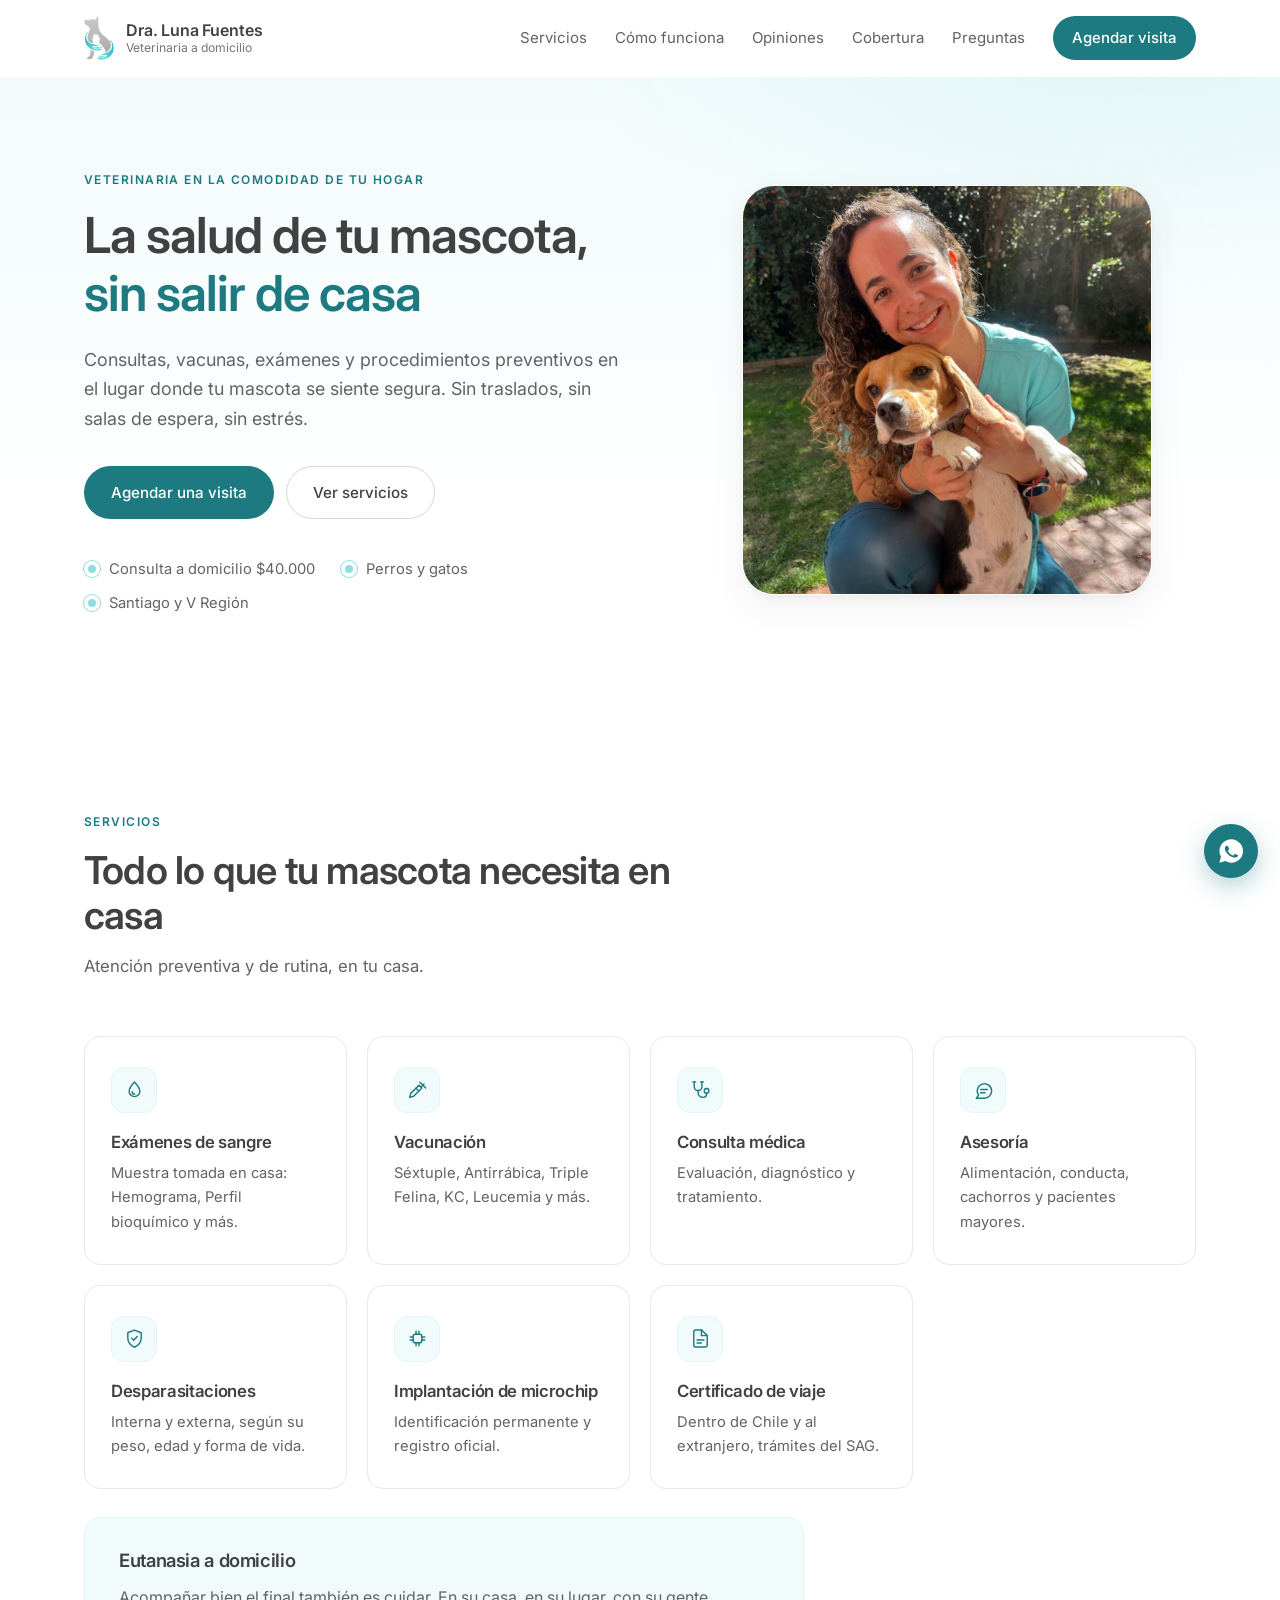
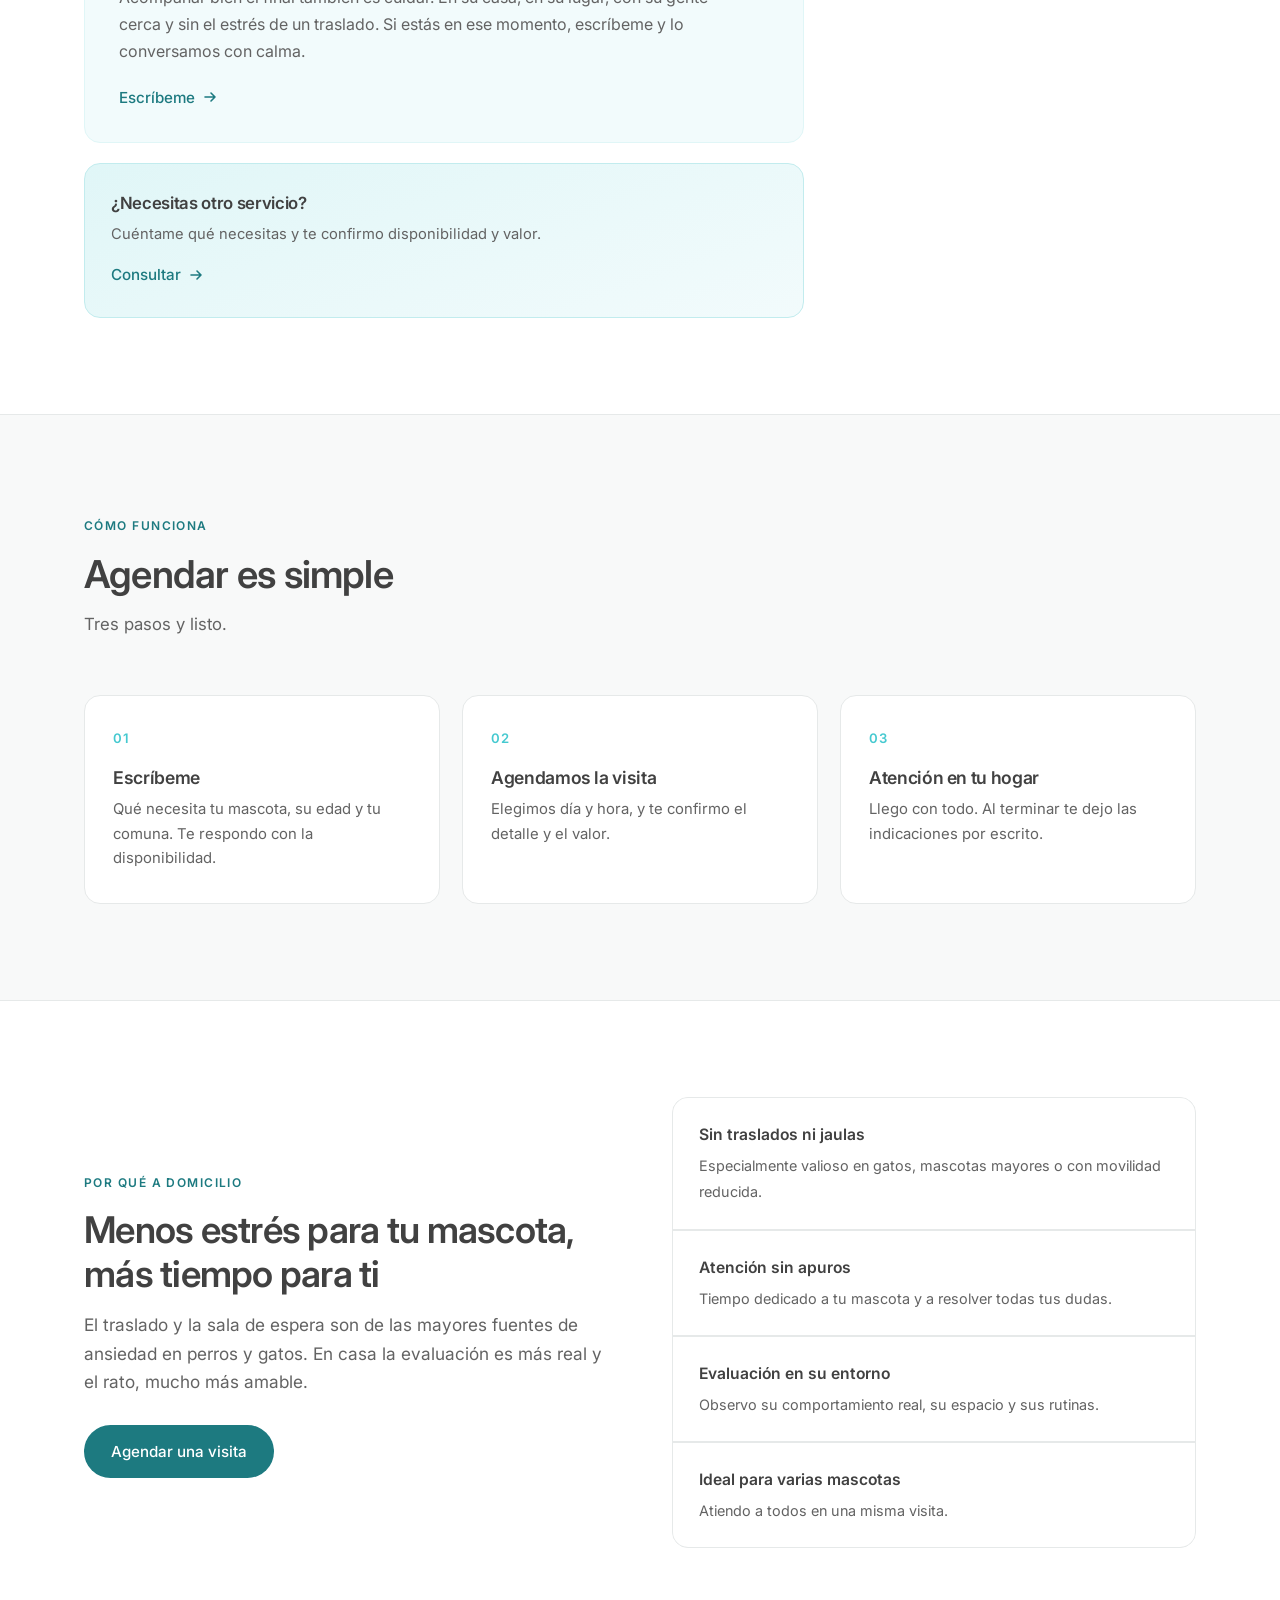
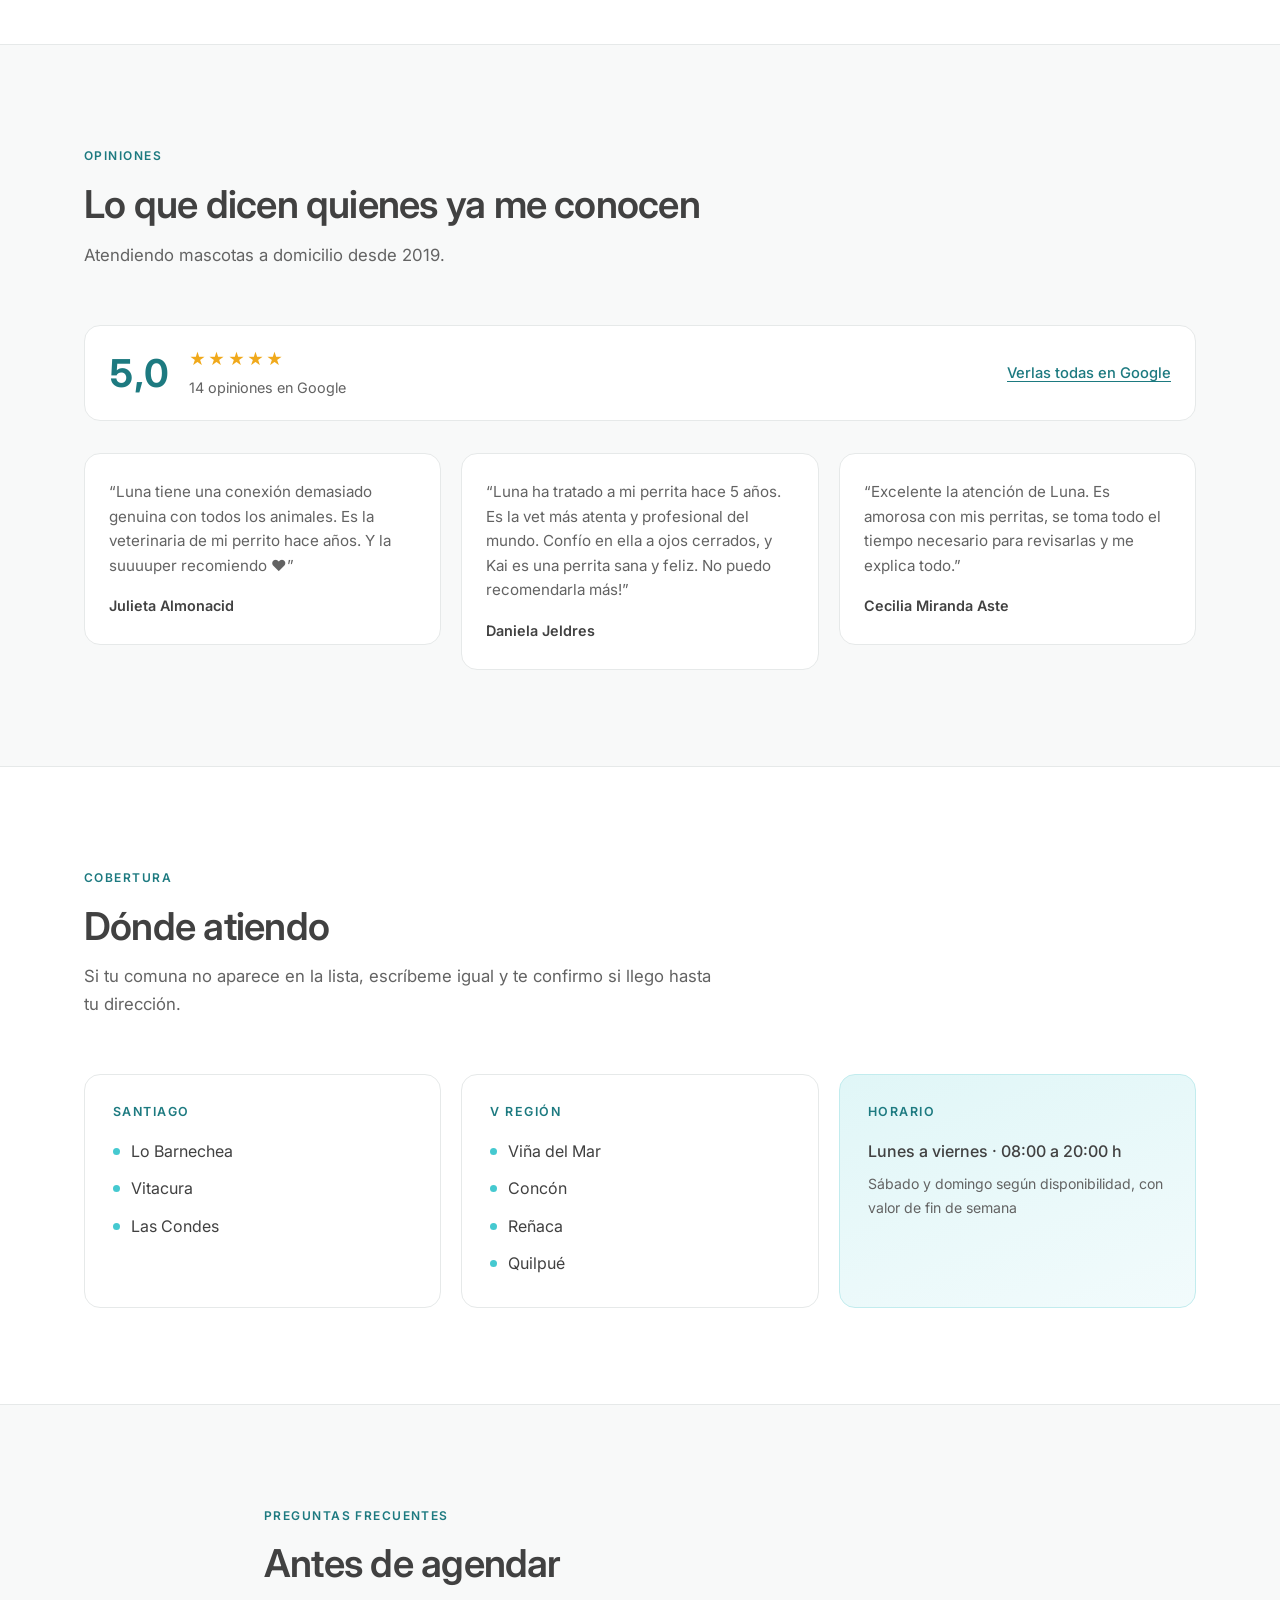
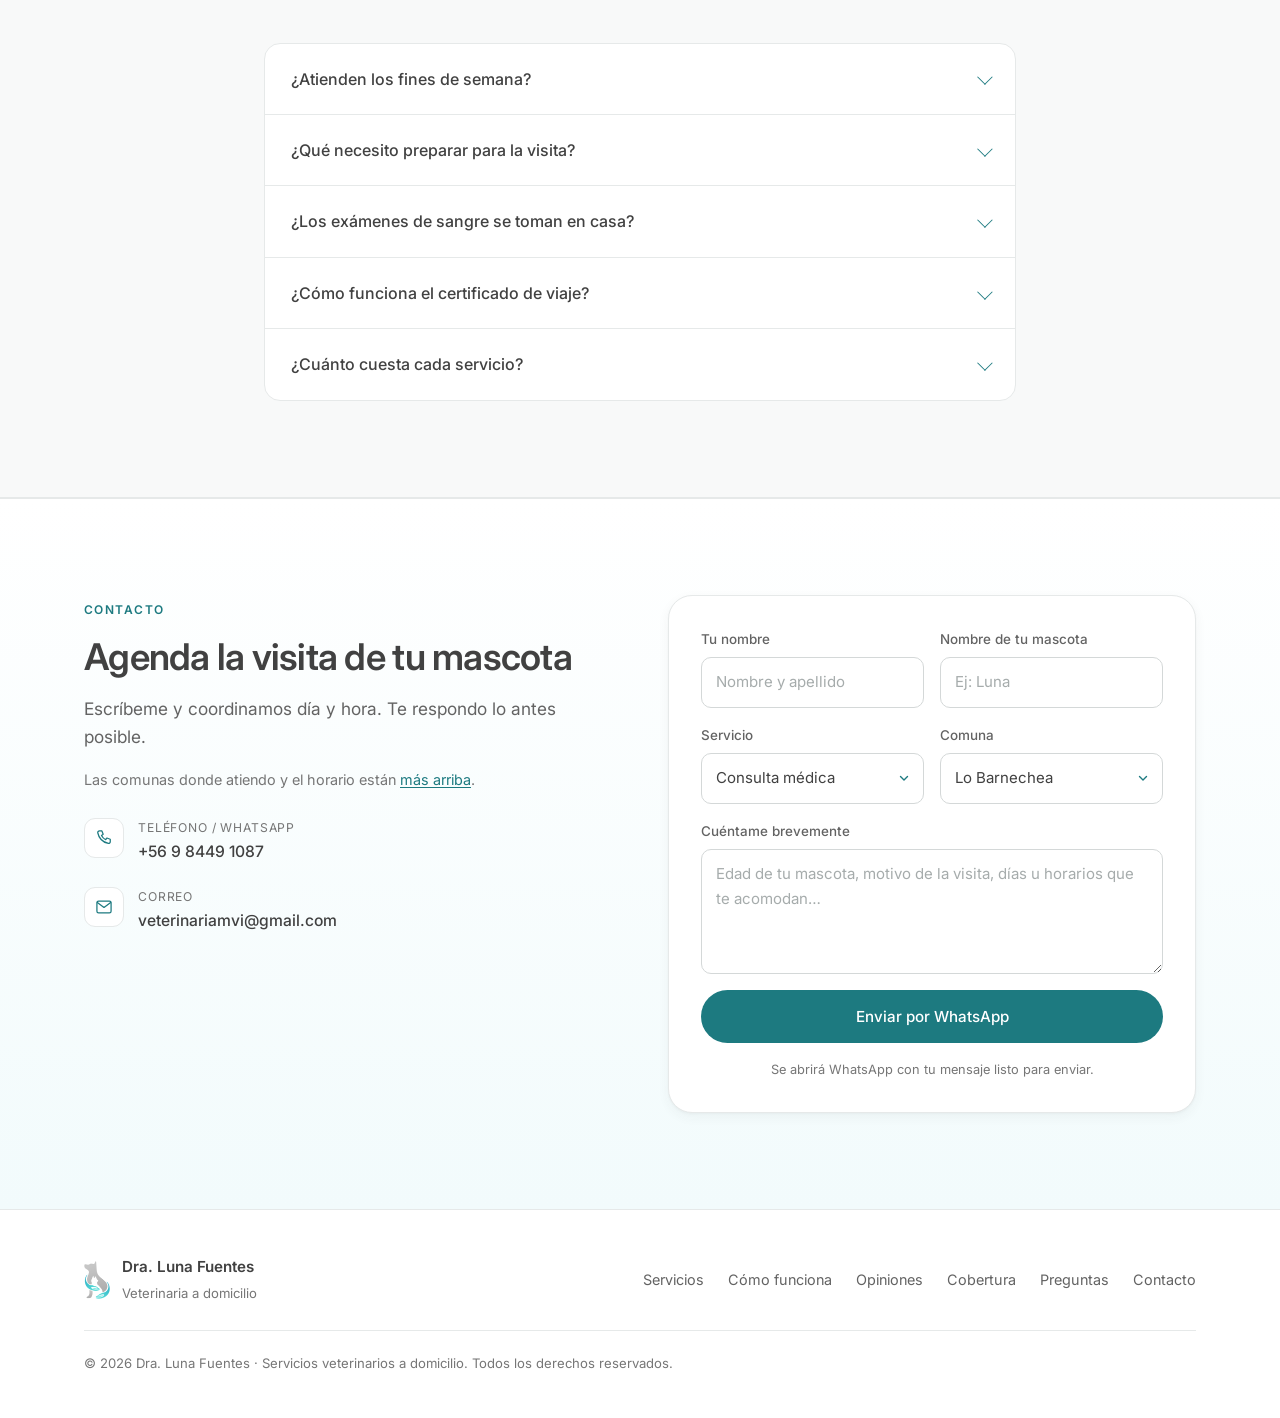
==== index.html @ 48e6e89f "Fuera "integrativa", y el precio se ve sin abrir nada La palabra estaba en la meta descripción, en e" ====
<!DOCTYPE html>
<html lang="es">
<head>
<meta charset="UTF-8">
<meta name="viewport" content="width=device-width, initial-scale=1">
<title>Dra. Luna Fuentes — Veterinaria a domicilio en Santiago y V Región</title>
<meta name="description" content="Veterinaria a domicilio. Consulta $40.000: llego a tu casa, reviso a tu mascota y te dejo las indicaciones por escrito. Viña del Mar, Reñaca, Concón, Quilpué y el sector oriente de Santiago.">
<link rel="icon" href="assets/favicon.png" type="image/png">
<meta property="og:title" content="Dra. Luna Fuentes — Veterinaria a domicilio">
<meta property="og:description" content="Atención veterinaria en tu hogar, en Santiago y la V Región. Sin traslados, sin salas de espera.">
<meta property="og:type" content="website">
<link rel="preconnect" href="https://fonts.googleapis.com">
<link rel="preconnect" href="https://fonts.gstatic.com" crossorigin>
<link href="https://fonts.googleapis.com/css2?family=Inter:wght@400;500;600;700&display=swap" rel="stylesheet">
<link rel="stylesheet" href="styles.css?v=2">
</head>
<body>

<!-- ============ HEADER ============ -->
<header class="header" id="header">
  <div class="container header__inner">
    <a class="logo" href="#inicio" aria-label="Inicio">
      <img class="logo__mark" src="assets/logo-mark.png" alt="Logo de Dra. Luna Fuentes, veterinaria a domicilio">
      <span class="logo__text">
        <strong data-brand>Dra. Luna Fuentes</strong>
        <small data-bajada>Veterinaria a domicilio</small>
      </span>
    </a>

    <nav class="nav" id="nav">
      <a href="#servicios">Servicios</a>
      <a href="#como-funciona">Cómo funciona</a>
      <a href="#opiniones">Opiniones</a>
      <a href="#cobertura">Cobertura</a>
      <a href="#preguntas">Preguntas</a>
      <a class="btn btn--sm btn--primary nav__cta" data-wa-cta href="#contacto">Agendar visita</a>
    </nav>

    <button class="burger" id="burger" aria-label="Abrir menú" aria-expanded="false" aria-controls="nav">
      <span></span><span></span><span></span>
    </button>
  </div>
</header>

<main>

<!-- ============ HERO ============ -->
<section class="hero" id="inicio">
  <div class="container hero__inner">
    <div class="hero__copy">
      <span class="eyebrow">Veterinaria en la comodidad de tu hogar</span>
      <h1>La salud de tu mascota,<br><span class="accent">sin salir de casa</span></h1>
      <p class="lead">
        Consultas, vacunas, exámenes y procedimientos preventivos en el lugar donde tu mascota
        se siente segura. Sin traslados, sin salas de espera, sin estrés.
      </p>
      <div class="hero__actions">
        <a class="btn btn--primary" data-wa-cta href="#contacto">Agendar una visita</a>
        <a class="btn btn--ghost" href="#servicios">Ver servicios</a>
      </div>
      <ul class="hero__points">
        <li>Consulta a domicilio $40.000</li>
        <li>Perros y gatos</li>
        <li>Santiago y V Región</li>
      </ul>
    </div>

    <div class="hero__visual">
      <div class="visual">
        <div class="visual__panel visual__panel--foto">
          <img src="assets/luna-beagle.jpg" width="1100" height="1055"
               alt="La Dra. Luna Fuentes sonriendo mientras sostiene a un beagle durante una visita a domicilio">
        </div>
      </div>
    </div>
  </div>
</section>


<!-- ============ SERVICIOS ============ -->
<section class="section" id="servicios">
  <div class="container">
    <div class="section__head reveal">
      <span class="eyebrow">Servicios</span>
      <h2>Todo lo que tu mascota necesita en casa</h2>
      <p>Atención preventiva y de rutina, en tu casa.</p>
    </div>

    <div class="grid grid--services">

      <article class="card reveal">
        <span class="card__icon">
          <svg viewBox="0 0 24 24" fill="none" stroke="currentColor" stroke-width="1.5" stroke-linecap="round" stroke-linejoin="round">
            <path d="M12 3.2s5.6 6.1 5.6 9.6a5.6 5.6 0 1 1-11.2 0C6.4 9.3 12 3.2 12 3.2Z"/>
            <path d="M9.6 13.4a2.6 2.6 0 0 0 2.6 2.6"/>
          </svg>
        </span>
        <h3>Exámenes de sangre</h3>
        <p>Muestra tomada en casa: Hemograma, Perfil bioquímico y más.</p>
      </article>

      <article class="card reveal">
        <span class="card__icon">
          <svg viewBox="0 0 24 24" fill="none" stroke="currentColor" stroke-width="1.5" stroke-linecap="round" stroke-linejoin="round">
            <path d="M14.5 3.5 20.5 9.5"/>
            <path d="M18.8 5.2 16 8"/>
            <path d="M16.6 9.4 8 18l-4.2 1.2L5 15l8.6-8.6 3 3Z"/>
            <path d="M10.4 9.6l3 3"/>
          </svg>
        </span>
        <h3>Vacunación</h3>
        <p>Séxtuple, Antirrábica, Triple Felina, KC, Leucemia y más.</p>
      </article>

      <article class="card reveal">
        <span class="card__icon">
          <svg viewBox="0 0 24 24" fill="none" stroke="currentColor" stroke-width="1.5" stroke-linecap="round" stroke-linejoin="round">
            <path d="M5.5 3v5a4 4 0 0 0 8 0V3"/>
            <path d="M4 3h3M12 3h3"/>
            <path d="M9.5 12v2.2a5 5 0 0 0 5 5h.6a3.2 3.2 0 0 0 3.2-3.2v-1.4"/>
            <circle cx="18.3" cy="12.4" r="2.4"/>
          </svg>
        </span>
        <h3>Consulta médica</h3>
        <p>Evaluación, diagnóstico y tratamiento.</p>
      </article>

      <article class="card reveal">
        <span class="card__icon">
          <svg viewBox="0 0 24 24" fill="none" stroke="currentColor" stroke-width="1.5" stroke-linecap="round" stroke-linejoin="round">
            <path d="M20.5 12.5a7.5 7.5 0 0 1-7.5 7.5H4.5l2.4-3.1a7.5 7.5 0 1 1 13.6-4.4Z"/>
            <path d="M9 11h7M9 14.3h4.5"/>
          </svg>
        </span>
        <h3>Asesoría</h3>
        <p>Alimentación, conducta, cachorros y pacientes mayores.</p>
      </article>

      <article class="card reveal">
        <span class="card__icon">
          <svg viewBox="0 0 24 24" fill="none" stroke="currentColor" stroke-width="1.5" stroke-linecap="round" stroke-linejoin="round">
            <path d="M12 3.2 19 6v5.3c0 4.5-2.9 8-7 9.8-4.1-1.8-7-5.3-7-9.8V6l7-2.8Z"/>
            <path d="M9.2 11.8l2 2 3.6-3.8"/>
          </svg>
        </span>
        <h3>Desparasitaciones</h3>
        <p>Interna y externa, según su peso, edad y forma de vida.</p>
      </article>

      <article class="card reveal">
        <span class="card__icon">
          <svg viewBox="0 0 24 24" fill="none" stroke="currentColor" stroke-width="1.5" stroke-linecap="round" stroke-linejoin="round">
            <rect x="7.5" y="7.5" width="9" height="9" rx="2.2"/>
            <path d="M10.5 4.5v3M13.5 4.5v3M10.5 16.5v3M13.5 16.5v3M4.5 10.5h3M4.5 13.5h3M16.5 10.5h3M16.5 13.5h3"/>
          </svg>
        </span>
        <h3>Implantación de microchip</h3>
        <p>Identificación permanente y registro oficial.</p>
      </article>

      <article class="card reveal">
        <span class="card__icon">
          <svg viewBox="0 0 24 24" fill="none" stroke="currentColor" stroke-width="1.5" stroke-linecap="round" stroke-linejoin="round">
            <path d="M13.2 3.2H7a2 2 0 0 0-2 2v13.6a2 2 0 0 0 2 2h10a2 2 0 0 0 2-2V9l-5.8-5.8Z"/>
            <path d="M13 3.4V9h5.6"/>
            <path d="M8.4 13.5h7.2M8.4 16.6h4.6"/>
          </svg>
        </span>
        <h3>Certificado de viaje</h3>
        <p>Dentro de Chile y al extranjero, trámites del SAG.</p>
      </article>

    </div>

    <!-- Bloque aparte, a propósito: no va en la grilla con un ícono al lado de
         "Desparasitaciones". Quien llega acá no está comparando servicios. -->
    <aside class="despedida reveal" id="eutanasia">
      <h3>Eutanasia a domicilio</h3>
      <p>
        Acompañar bien el final también es cuidar. En su casa, en su lugar, con su gente cerca y
        sin el estrés de un traslado. Si estás en ese momento, escríbeme y lo conversamos con calma.
      </p>
      <a class="link-arrow" data-wa-cta="despedida" href="#contacto">Escríbeme
        <svg viewBox="0 0 16 16" fill="none" stroke="currentColor" stroke-width="1.6" stroke-linecap="round" stroke-linejoin="round"><path d="M3 8h10M9 4l4 4-4 4"/></svg>
      </a>
    </aside>

    <article class="card card--cta card--suelta reveal">
      <h3>¿Necesitas otro servicio?</h3>
      <p>Cuéntame qué necesitas y te confirmo disponibilidad y valor.</p>
      <a class="link-arrow" data-wa-cta="consulta" href="#contacto">Consultar
        <svg viewBox="0 0 16 16" fill="none" stroke="currentColor" stroke-width="1.6" stroke-linecap="round" stroke-linejoin="round"><path d="M3 8h10M9 4l4 4-4 4"/></svg>
      </a>
    </article>

  </div>
</section>

<!-- ============ CÓMO FUNCIONA ============ -->
<section class="section section--alt" id="como-funciona">
  <div class="container">
    <div class="section__head reveal">
      <span class="eyebrow">Cómo funciona</span>
      <h2>Agendar es simple</h2>
      <p>Tres pasos y listo.</p>
    </div>

    <ol class="steps">
      <li class="step reveal">
        <span class="step__num">01</span>
        <h3>Escríbeme</h3>
        <p>Qué necesita tu mascota, su edad y tu comuna. Te respondo con la disponibilidad.</p>
      </li>
      <li class="step reveal">
        <span class="step__num">02</span>
        <h3>Agendamos la visita</h3>
        <p>Elegimos día y hora, y te confirmo el detalle y el valor.</p>
      </li>
      <li class="step reveal">
        <span class="step__num">03</span>
        <h3>Atención en tu hogar</h3>
        <p>Llego con todo. Al terminar te dejo las indicaciones por escrito.</p>
      </li>
    </ol>
  </div>
</section>

<!-- ============ BENEFICIOS ============ -->
<section class="section" id="beneficios">
  <div class="container split">
    <div class="split__copy reveal">
      <span class="eyebrow">Por qué a domicilio</span>
      <h2>Menos estrés para tu mascota, más tiempo para ti</h2>
      <p class="lead">
        El traslado y la sala de espera son de las mayores fuentes de ansiedad en perros y gatos.
        En casa la evaluación es más real y el rato, mucho más amable.
      </p>
      <a class="btn btn--primary" data-wa-cta href="#contacto">Agendar una visita</a>
    </div>

    <ul class="benefits">
      <li class="reveal">
        <strong>Sin traslados ni jaulas</strong>
        <span>Especialmente valioso en gatos, mascotas mayores o con movilidad reducida.</span>
      </li>
      <li class="reveal">
        <strong>Atención sin apuros</strong>
        <span>Tiempo dedicado a tu mascota y a resolver todas tus dudas.</span>
      </li>
      <li class="reveal">
        <strong>Evaluación en su entorno</strong>
        <span>Observo su comportamiento real, su espacio y sus rutinas.</span>
      </li>
      <li class="reveal">
        <strong>Ideal para varias mascotas</strong>
        <span>Atiendo a todos en una misma visita.</span>
      </li>
    </ul>
  </div>
</section>

<!-- ============ OPINIONES ============ -->
<section class="section section--alt" id="opiniones">
  <div class="container">
    <div class="section__head reveal">
      <span class="eyebrow">Opiniones</span>
      <h2>Lo que dicen quienes ya me conocen</h2>
      <p>Atendiendo mascotas a domicilio desde 2019.</p>
    </div>

    <div class="rating reveal">
      <strong class="rating__nota">5,0</strong>
      <div>
        <span class="rating__estrellas" aria-hidden="true">★★★★★</span>
        <span class="rating__detalle"><span data-opiniones>14</span> opiniones en Google</span>
      </div>
      <a class="rating__link" data-ficha href="#" target="_blank" rel="noopener">Verlas todas en Google</a>
    </div>

    <div class="grid grid--opiniones">
      <figure class="opinion reveal">
        <blockquote>Luna tiene una conexión demasiado genuina con todos los animales. Es la veterinaria de mi perrito hace años. Y la suuuuper recomiendo ♥</blockquote>
        <figcaption>Julieta Almonacid</figcaption>
      </figure>
      <figure class="opinion reveal">
        <blockquote>Luna ha tratado a mi perrita hace 5 años. Es la vet más atenta y profesional del mundo. Confío en ella a ojos cerrados, y Kai es una perrita sana y feliz. No puedo recomendarla más!</blockquote>
        <figcaption>Daniela Jeldres</figcaption>
      </figure>
      <figure class="opinion reveal">
        <blockquote>Excelente la atención de Luna. Es amorosa con mis perritas, se toma todo el tiempo necesario para revisarlas y me explica todo.</blockquote>
        <figcaption>Cecilia Miranda Aste</figcaption>
      </figure>
    </div>
  </div>
</section>

<!-- ============ COBERTURA ============ -->
<section class="section" id="cobertura">
  <div class="container">
    <div class="section__head reveal">
      <span class="eyebrow">Cobertura</span>
      <h2>Dónde atiendo</h2>
      <p>Si tu comuna no aparece en la lista, escríbeme igual y te confirmo si llego hasta tu dirección.</p>
    </div>

    <div class="zonas">
      <article class="zona reveal">
        <h3>Santiago</h3>
        <ul>
          <li>Lo Barnechea</li>
          <li>Vitacura</li>
          <li>Las Condes</li>
        </ul>
      </article>
      <article class="zona reveal">
        <h3>V Región</h3>
        <ul>
          <li>Viña del Mar</li>
          <li>Concón</li>
          <li>Reñaca</li>
          <li>Quilpué</li>
        </ul>
      </article>
      <article class="zona zona--horario reveal">
        <h3>Horario</h3>
        <p class="zona__horario" data-horario>Lunes a viernes · 08:00 a 20:00 h</p>
        <p class="zona__nota" data-horario-nota>Sábado y domingo según disponibilidad, con valor de fin de semana</p>
      </article>
    </div>
  </div>
</section>

<!-- ============ PREGUNTAS ============ -->
<section class="section section--alt" id="preguntas">
  <div class="container container--narrow">
    <div class="section__head reveal">
      <span class="eyebrow">Preguntas frecuentes</span>
      <h2>Antes de agendar</h2>
    </div>

    <div class="faq">
      <details class="reveal">
        <summary>¿Atienden los fines de semana?</summary>
        <p>Sí, sábado y domingo según disponibilidad. La atención de fin de semana tiene un valor
          diferenciado que se te informa al momento de agendar.</p>
      </details>
      <details class="reveal">
        <summary>¿Qué necesito preparar para la visita?</summary>
        <p>Un espacio tranquilo y bien iluminado, el carnet de vacunas si lo tienes, y la información
          de tratamientos o alimentos que tu mascota esté recibiendo.</p>
      </details>
      <details class="reveal">
        <summary>¿Los exámenes de sangre se toman en casa?</summary>
        <p>Sí. La muestra se toma en tu domicilio y se procesa en laboratorio. Los resultados se
          entregan junto con su interpretación clínica.</p>
      </details>
      <details class="reveal">
        <summary>¿Cómo funciona el certificado de viaje?</summary>
        <p>Se realiza una evaluación clínica y se emite la documentación correspondiente. Los plazos
          y requisitos varían según el destino, por lo que conviene agendar con anticipación.</p>
      </details>
      <details class="reveal">
        <summary>¿Cuánto cuesta cada servicio?</summary>
        <p>La consulta a domicilio son <strong>$40.000</strong> dentro de las comunas donde atiendo,
          sin cobro de traslado aparte. Vacunas, exámenes y procedimientos se cotizan por separado y
          te los aviso antes de agendar, nunca después. La atención de sábado y domingo tiene un valor
          distinto.</p>
      </details>
    </div>
  </div>
</section>

<!-- ============ CONTACTO ============ -->
<section class="section contact" id="contacto">
  <div class="container split split--contact">
    <div class="reveal">
      <span class="eyebrow">Contacto</span>
      <h2>Agenda la visita de tu mascota</h2>
      <p class="lead">Escríbeme y coordinamos día y hora. Te respondo lo antes posible.</p>
      <p class="contact__ref">Las comunas donde atiendo y el horario están <a href="#cobertura">más arriba</a>.</p>

      <ul class="contact__list">
        <li>
          <span class="contact__ico" aria-hidden="true">
            <svg viewBox="0 0 24 24" fill="none" stroke="currentColor" stroke-width="1.5" stroke-linecap="round" stroke-linejoin="round"><path d="M6.5 3.5h3l1.5 4-2 1.5a11 11 0 0 0 5 5l1.5-2 4 1.5v3a2 2 0 0 1-2.2 2A16.5 16.5 0 0 1 4.5 5.7 2 2 0 0 1 6.5 3.5Z"/></svg>
          </span>
          <div><small>Teléfono / WhatsApp</small><a data-tel href="tel:+56984491087">+56 9 8449 1087</a></div>
        </li>
        <li>
          <span class="contact__ico" aria-hidden="true">
            <svg viewBox="0 0 24 24" fill="none" stroke="currentColor" stroke-width="1.5" stroke-linecap="round" stroke-linejoin="round"><rect x="3.5" y="5" width="17" height="14" rx="2"/><path d="M4 6.5 12 12.5 20 6.5"/></svg>
          </span>
          <div><small>Correo</small><a data-mail href="mailto:veterinariamvi@gmail.com">veterinariamvi@gmail.com</a></div>
        </li>
        
      </ul>
    </div>

    <form class="form reveal" id="form" novalidate>
      <div class="field">
        <label for="nombre">Tu nombre</label>
        <input id="nombre" name="nombre" type="text" placeholder="Nombre y apellido" required>
      </div>
      <div class="field">
        <label for="mascota">Nombre de tu mascota</label>
        <input id="mascota" name="mascota" type="text" placeholder="Ej: Luna">
      </div>
      <div class="field field--medio">
        <label for="servicio">Servicio</label>
        <select id="servicio" name="servicio">
          <option>Consulta médica</option>
          <option>Vacunación</option>
          <option>Exámenes de sangre</option>
          <option>Desparasitación</option>
          <option>Implantación de microchip</option>
          <option>Certificado de viaje nacional</option>
          <option>Certificado de viaje internacional</option>
          <option>Asesoría</option>
          <option>Otro</option>
        </select>
      </div>
      <div class="field field--medio">
        <label for="comuna">Comuna</label>
        <select id="comuna" name="comuna">
          <option>Lo Barnechea</option>
          <option>Vitacura</option>
          <option>Las Condes</option>
          <option>Viña del Mar</option>
          <option>Concón</option>
          <option>Reñaca</option>
          <option>Quilpué</option>
          <option>Otra comuna</option>
        </select>
      </div>
      <div class="field field--full">
        <label for="mensaje">Cuéntame brevemente</label>
        <textarea id="mensaje" name="mensaje" rows="4" placeholder="Edad de tu mascota, motivo de la visita, días u horarios que te acomodan…"></textarea>
      </div>
      <button class="btn btn--primary btn--block" type="submit">Enviar por WhatsApp</button>
      <p class="form__note">Se abrirá WhatsApp con tu mensaje listo para enviar.</p>
    </form>
  </div>
</section>

</main>

<!-- ============ FOOTER ============ -->
<footer class="footer">
  <div class="container footer__inner">
    <div class="footer__brand">
      <img class="logo__mark logo__mark--sm" src="assets/logo-mark.png" alt="">
      <div>
        <strong data-brand>Dra. Luna Fuentes</strong>
        <span>Veterinaria a domicilio</span>
      </div>
    </div>
    <nav class="footer__nav">
      <a href="#servicios">Servicios</a>
      <a href="#como-funciona">Cómo funciona</a>
      <a href="#opiniones">Opiniones</a>
      <a href="#cobertura">Cobertura</a>
      <a href="#preguntas">Preguntas</a>
      <a href="#contacto">Contacto</a>
    </nav>
    <p class="footer__legal">© <span id="year">2026</span> <span data-brand>Dra. Luna Fuentes</span> · Servicios veterinarios a domicilio. Todos los derechos reservados.</p>
  </div>
</footer>

<!-- Botón flotante de WhatsApp -->
<a class="wa" data-wa href="#contacto" aria-label="Escribir por WhatsApp">
  <svg viewBox="0 0 24 24" fill="currentColor" aria-hidden="true">
    <path d="M12 2a10 10 0 0 0-8.6 15L2 22l5.2-1.4A10 10 0 1 0 12 2Zm5.8 14.2c-.2.7-1.2 1.3-2 1.4-.5.1-1.1.1-3.3-.7-2.8-1.1-4.6-3.9-4.7-4.1-.1-.2-1.1-1.4-1.1-2.7s.7-1.9 1-2.2c.2-.2.5-.3.7-.3h.5c.2 0 .4 0 .6.5s.8 1.9.8 2c.1.2.1.3 0 .5s-.2.4-.3.5l-.4.5c-.1.1-.3.3-.1.6.2.3.8 1.3 1.7 2.1 1.2 1 2.1 1.4 2.4 1.5.3.1.4.1.6-.1s.7-.8.9-1.1c.2-.3.4-.2.6-.1s1.6.8 1.9.9c.3.1.5.2.5.3.1.2.1.7-.1 1.3Z"/>
  </svg>
</a>

<script src="script.js?v=2"></script>
</body>
</html>
---- styles.css ----
/* ============================================================
   Dra. Luna Fuentes · MVI — Veterinaria a domicilio
   Paleta oficial: turquesa #45c9d0 · gris #bbbbbb · gris texto #636363
   ============================================================ */

:root{
  /* Turquesa de la marca y sus variantes */
  --marca-50:  #f2fbfc;
  --marca-100: #e0f6f7;
  --marca-200: #c2ecee;
  --marca-300: #8fdde1;
  --marca-400: #45c9d0;   /* color oficial del logo */
  --marca-600: #2a9aa1;
  --marca-700: #1d7a80;   /* versión oscura: texto y botones, contraste AA */
  --marca-800: #166268;   /* hover */

  /* Grises */
  --white:    #ffffff;
  --gray-50:  #f8f9f9;
  --gray-100: #f1f3f3;
  --gray-200: #e6e9e9;
  --gray-300: #d4d8d8;
  --gray-400: #bbbbbb;    /* gris oficial del logo */
  --gray-700: #636363;    /* gris oficial de las letras del logo */
  --ink:      #414141;

  /* Tokens */
  --bg:     var(--white);
  --text:   var(--ink);
  --muted:  #767676;
  --line:   var(--gray-200);
  --accent: var(--marca-700);

  --radius-sm: 10px;
  --radius:    16px;
  --radius-lg: 24px;

  --shadow-sm: 0 1px 2px rgba(65,65,65,.04), 0 4px 12px rgba(65,65,65,.05);
  --shadow:    0 2px 4px rgba(65,65,65,.04), 0 12px 32px rgba(65,65,65,.08);

  --maxw: 1160px;
  --ease: cubic-bezier(.22,.61,.36,1);
}

/* ---------- Reset ---------- */
*,*::before,*::after{ box-sizing:border-box; }
html{ scroll-behavior:smooth; scroll-padding-top:88px; -webkit-text-size-adjust:100%; }
body{
  margin:0;
  font-family:'Inter',-apple-system,BlinkMacSystemFont,'Segoe UI',Roboto,Helvetica,Arial,sans-serif;
  font-size:16px;
  line-height:1.65;
  color:var(--text);
  background:var(--bg);
  -webkit-font-smoothing:antialiased;
}
img,svg{ display:block; max-width:100%; }
a{ color:inherit; text-decoration:none; }
button,input,select,textarea{ font:inherit; color:inherit; }
h1,h2,h3{ margin:0; font-weight:600; letter-spacing:-.02em; line-height:1.18; }
p{ margin:0; }
ul,ol{ margin:0; padding:0; list-style:none; }
:focus-visible{ outline:2px solid var(--marca-700); outline-offset:3px; border-radius:6px; }

/* ---------- Layout ---------- */
.container{ width:100%; max-width:var(--maxw); margin-inline:auto; padding-inline:24px; }
.container--narrow{ max-width:800px; }

.section{ padding:96px 0; }
.section--alt{ background:var(--gray-50); border-block:1px solid var(--line); }

.section__head{ max-width:640px; margin-bottom:56px; }
.section__head h2{ font-size:clamp(1.75rem,3.2vw,2.4rem); margin-bottom:14px; }
.section__head p{ color:var(--gray-700); font-size:1.05rem; }

.eyebrow{
  display:inline-block; margin-bottom:16px;
  font-size:.75rem; font-weight:600; letter-spacing:.12em; text-transform:uppercase;
  color:var(--accent);
}
.lead{ color:var(--gray-700); font-size:1.08rem; }
.accent{ color:var(--accent); }

/* ---------- Botones ---------- */
.btn{
  display:inline-flex; align-items:center; justify-content:center; gap:8px;
  padding:13px 26px; border:1px solid transparent; border-radius:999px;
  font-size:.95rem; font-weight:500; cursor:pointer; white-space:nowrap;
  transition:background .2s var(--ease), border-color .2s var(--ease),
             color .2s var(--ease), transform .2s var(--ease), box-shadow .2s var(--ease);
}
.btn--primary{ background:var(--marca-700); color:var(--white); }
.btn--primary:hover{ background:var(--marca-800); transform:translateY(-1px); box-shadow:0 8px 20px rgba(29,122,128,.24); }
.btn--ghost{ background:var(--white); border-color:var(--gray-300); color:var(--text); }
.btn--ghost:hover{ border-color:var(--marca-400); background:var(--marca-50); }
.btn--sm{ padding:9px 18px; font-size:.9rem; }
.btn--block{ width:100%; }

.link-arrow{
  display:inline-flex; align-items:center; gap:7px;
  color:var(--accent); font-weight:500; font-size:.95rem;
}
.link-arrow svg{ width:16px; height:16px; transition:transform .2s var(--ease); }
.link-arrow:hover svg{ transform:translateX(3px); }

/* ---------- Header ---------- */
.header{
  position:sticky; top:0; z-index:50;
  background:rgba(255,255,255,.88);
  backdrop-filter:saturate(180%) blur(12px);
  -webkit-backdrop-filter:saturate(180%) blur(12px);
  border-bottom:1px solid transparent;
  transition:border-color .25s var(--ease), box-shadow .25s var(--ease);
}
.header.is-scrolled{ border-bottom-color:var(--line); box-shadow:0 1px 12px rgba(65,65,65,.05); }
.header__inner{ display:flex; align-items:center; justify-content:space-between; gap:24px; height:76px; }

.logo{ display:flex; align-items:center; gap:12px; }
.logo__mark{ height:44px; width:auto; flex:0 0 auto; }
.logo__mark--sm{ height:38px; }
.logo__text{ display:flex; flex-direction:column; line-height:1.28; }
.logo__text strong{ font-size:1rem; font-weight:600; letter-spacing:-.01em; }
.logo__text small{ font-size:.76rem; color:var(--muted); }

.nav{ display:flex; align-items:center; gap:28px; }
.nav a{ font-size:.94rem; color:var(--gray-700); transition:color .2s var(--ease); }
.nav a:hover{ color:var(--ink); }
.nav a.btn--primary,
.nav a.btn--primary:hover{ color:var(--white); }

.burger{
  display:none; width:42px; height:42px; padding:0;
  background:none; border:1px solid var(--line); border-radius:10px; cursor:pointer;
}
.burger span{
  display:block; width:17px; height:1.5px; margin:3.5px auto; border-radius:2px;
  background:var(--ink); transition:transform .25s var(--ease), opacity .2s var(--ease);
}
.burger[aria-expanded="true"] span:nth-child(1){ transform:translateY(5px) rotate(45deg); }
.burger[aria-expanded="true"] span:nth-child(2){ opacity:0; }
.burger[aria-expanded="true"] span:nth-child(3){ transform:translateY(-5px) rotate(-45deg); }

/* ---------- Hero ---------- */
.hero{
  position:relative; overflow:hidden;
  padding:88px 0 96px;
  background:
    radial-gradient(900px 420px at 88% -8%, var(--marca-100), transparent 62%),
    linear-gradient(180deg, var(--marca-50) 0%, var(--white) 68%);
}
.hero__inner{ display:grid; grid-template-columns:1.05fr .95fr; gap:64px; align-items:center; }
.hero h1{ font-size:clamp(2.1rem,4.4vw,3.1rem); margin-bottom:22px; }
.hero .lead{ max-width:52ch; margin-bottom:32px; font-size:1.12rem; }
.hero__actions{ display:flex; flex-wrap:wrap; gap:12px; margin-bottom:38px; }

.hero__points{ display:flex; flex-wrap:wrap; gap:10px 26px; }
.hero__points li{ display:flex; align-items:center; gap:9px; font-size:.92rem; color:var(--gray-700); }
.hero__points li::before{
  content:""; width:16px; height:16px; flex:0 0 16px; border-radius:50%;
  background:var(--marca-300);
  box-shadow:inset 0 0 0 4px var(--white), 0 0 0 1px var(--marca-300);
}

/* Visual: el logo completo sobre un panel claro */
.hero__visual{ display:flex; justify-content:center; }
.visual{ position:relative; width:100%; max-width:410px; }
.visual__panel{
  aspect-ratio:1/1;
  display:grid; place-items:center; padding:11%;
  border-radius:32px;
  background:linear-gradient(155deg, var(--white), var(--marca-50) 55%, var(--marca-100));
  border:1px solid var(--white);
  box-shadow:var(--shadow);
}
.visual__panel img{ width:100%; height:100%; object-fit:contain; }

/* Variante con fotografía: la imagen ocupa el marco completo, sin el aire que
   necesitaba el logo. Vertical porque las fotos son de teléfono y así se
   aprovecha el alto de la columna en vez de recortarle media cara. */
.visual__panel--foto{
  aspect-ratio:1/1;
  padding:0;
  overflow:hidden;
  background:var(--marca-100);
}
.visual__panel--foto img{ object-fit:cover; object-position:center top; }

/* ---------- Strip ---------- */
.strip{ border-block:1px solid var(--line); background:var(--white); }
.strip__inner{ display:grid; grid-template-columns:repeat(4,1fr); }
.strip__item{ padding:26px 24px 26px 0; }
.strip__item + .strip__item{ padding-left:32px; border-left:1px solid var(--line); }
.strip__item strong{ display:block; font-size:.95rem; font-weight:600; }
.strip__item span{ font-size:.86rem; color:var(--muted); }

/* ---------- Grid / Cards ---------- */
.grid{ display:grid; gap:20px; }
.grid--services{ grid-template-columns:repeat(4,1fr); }

.card{
  padding:30px 26px;
  background:var(--white); border:1px solid var(--line); border-radius:var(--radius);
  transition:border-color .25s var(--ease), box-shadow .25s var(--ease), transform .25s var(--ease);
}
.card:hover{ border-color:var(--marca-300); box-shadow:var(--shadow); transform:translateY(-3px); }
.card__icon{
  display:grid; place-items:center; width:46px; height:46px; margin-bottom:20px;
  border-radius:13px; background:var(--marca-50); color:var(--marca-700);
  border:1px solid var(--marca-100);
}
.card__icon svg{ width:23px; height:23px; }
.card h3{ font-size:1.05rem; margin-bottom:8px; }
.card p{ font-size:.92rem; color:var(--gray-700); }

.card--cta{
  background:linear-gradient(160deg, var(--marca-100), var(--marca-50));
  border-color:var(--marca-200);
  display:flex; flex-direction:column; align-items:flex-start; justify-content:center;
}
.card--cta p{ margin-bottom:16px; }

/* ---------- Despedida ---------- */
/* Tono distinto al de las tarjetas de servicio a propósito: sin ícono, sin
   borde marcado y con más aire. Quien llega acá no está comparando servicios. */
.despedida{
  margin-top:28px; padding:32px 34px;
  background:var(--marca-50); border:1px solid var(--marca-100);
  border-radius:var(--radius);
  max-width:720px;
}
/* La tarjeta de "otro servicio" ya no vive en la grilla: va suelta,
   debajo de la despedida, con el mismo ancho para que queden alineadas. */
.card--suelta{ margin-top:20px; max-width:720px; }

.despedida h3{ font-size:1.15rem; margin-bottom:12px; }
.despedida p{ font-size:1rem; line-height:1.7; color:var(--gray-700); margin-bottom:18px; max-width:60ch; }

/* ---------- Opiniones ---------- */
.rating{
  display:flex; align-items:center; flex-wrap:wrap; gap:14px 20px;
  margin-bottom:32px; padding:20px 24px;
  background:var(--white); border:1px solid var(--line); border-radius:var(--radius);
}
.rating__nota{
  font-size:2.4rem; line-height:1; font-weight:700; color:var(--marca-700);
  font-variant-numeric:tabular-nums;
}
.rating__estrellas{ display:block; color:#f0a91b; letter-spacing:.14em; font-size:1.02rem; }
.rating__detalle{ display:block; font-size:.9rem; color:var(--gray-700); margin-top:3px; }
.rating__link{
  margin-left:auto; font-size:.92rem; font-weight:500; color:var(--marca-700);
  text-decoration:underline; text-underline-offset:3px;
}
.rating__link:hover{ color:var(--marca-800); }

.grid--opiniones{ grid-template-columns:repeat(3,1fr); align-items:start; }
.opinion{
  margin:0; padding:26px 24px;
  background:var(--white); border:1px solid var(--line); border-radius:var(--radius);
}
.opinion blockquote{
  margin:0 0 16px; font-size:.95rem; line-height:1.62; color:var(--gray-700);
}
.opinion blockquote::before{ content:"\201C"; }
.opinion blockquote::after{ content:"\201D"; }
.opinion figcaption{ font-size:.9rem; font-weight:600; color:var(--ink); }

/* ---------- Steps ---------- */
.steps{ display:grid; grid-template-columns:repeat(3,1fr); gap:22px; }
.step{
  padding:32px 28px;
  background:var(--white); border:1px solid var(--line); border-radius:var(--radius);
}
.step__num{
  display:block; margin-bottom:18px;
  font-size:.82rem; font-weight:600; letter-spacing:.1em; color:var(--marca-400);
}
.step h3{ font-size:1.1rem; margin-bottom:9px; }
.step p{ font-size:.93rem; color:var(--gray-700); }

/* ---------- Split / Beneficios ---------- */
.split{ display:grid; grid-template-columns:1fr 1fr; gap:64px; align-items:center; }
.split__copy h2{ font-size:clamp(1.7rem,3vw,2.3rem); margin-bottom:16px; }
.split__copy .lead{ margin-bottom:28px; }

.benefits{ display:grid; gap:2px; background:var(--line); border:1px solid var(--line); border-radius:var(--radius); overflow:hidden; }
.benefits li{ padding:24px 26px; background:var(--white); }
.benefits strong{ display:block; font-size:.98rem; font-weight:600; margin-bottom:4px; }
.benefits span{ font-size:.9rem; color:var(--gray-700); }

/* ---------- Cobertura ---------- */
.zonas{ display:grid; grid-template-columns:repeat(3,1fr); gap:20px; }
.zona{
  padding:30px 28px;
  background:var(--white); border:1px solid var(--line); border-radius:var(--radius);
}
.zona h3{
  font-size:.78rem; font-weight:600; letter-spacing:.12em; text-transform:uppercase;
  color:var(--accent); margin-bottom:18px;
}
.zona ul{ display:grid; gap:11px; }
.zona li{ display:flex; align-items:center; gap:11px; font-size:1rem; }
.zona li::before{
  content:""; width:7px; height:7px; flex:0 0 7px; border-radius:50%;
  background:var(--marca-400);
}
.zona--horario{ background:linear-gradient(160deg, var(--marca-100), var(--marca-50)); border-color:var(--marca-200); }
.zona__horario{ font-size:1rem; font-weight:500; margin-bottom:8px; }
.zona__nota{ font-size:.88rem; color:var(--gray-700); }

/* ---------- FAQ ---------- */
.faq{ border:1px solid var(--line); border-radius:var(--radius); background:var(--white); overflow:hidden; }
.faq details + details{ border-top:1px solid var(--line); }
.faq summary{
  display:flex; align-items:center; justify-content:space-between; gap:16px;
  padding:22px 26px; cursor:pointer; list-style:none;
  font-weight:500; font-size:1rem;
  transition:background .2s var(--ease);
}
.faq summary::-webkit-details-marker{ display:none; }
.faq summary::after{
  content:""; flex:0 0 11px; width:11px; height:11px;
  border-right:1.6px solid var(--marca-700); border-bottom:1.6px solid var(--marca-700);
  transform:rotate(45deg) translateY(-2px);
  transition:transform .25s var(--ease);
}
.faq details[open] summary::after{ transform:rotate(-135deg) translateY(-2px); }
.faq summary:hover{ background:var(--gray-50); }
.faq p{ padding:0 26px 24px; font-size:.94rem; color:var(--gray-700); max-width:68ch; }

/* ---------- Contacto ---------- */
.contact{ background:linear-gradient(180deg, var(--white), var(--marca-50)); border-top:1px solid var(--line); }
.split--contact{ align-items:start; gap:56px; }
.contact h2{ font-size:clamp(1.7rem,3vw,2.3rem); margin-bottom:16px; }
.contact .lead{ margin-bottom:34px; }

.contact__list{ display:grid; gap:22px; }
.contact__list li{ display:flex; align-items:flex-start; gap:14px; }
.contact__ico{
  display:grid; place-items:center; width:40px; height:40px; flex:0 0 40px;
  border-radius:11px; background:var(--white); color:var(--marca-700); border:1px solid var(--line);
}
.contact__ico svg{ width:20px; height:20px; }
.contact__list small{ display:block; font-size:.76rem; color:var(--muted); text-transform:uppercase; letter-spacing:.07em; }
.contact__list a,
.contact__list > li > div > span:not(.contact__nota){ font-size:.98rem; font-weight:500; }
.contact__list a:hover{ color:var(--accent); }
.contact__zonas{ display:grid; gap:3px; }
.contact__zonas li{ display:block; font-size:.94rem; line-height:1.5; }
.contact__nota{ display:block; font-size:.85rem; color:var(--muted); line-height:1.5; }
.contact__ref{ margin-top:-18px; margin-bottom:26px; font-size:.9rem; color:var(--muted); }
.contact__ref a{ color:var(--marca-700); text-decoration:underline; text-underline-offset:2px; }

/* ---------- Formulario ---------- */
.form{
  display:grid; grid-template-columns:1fr 1fr; gap:16px;
  padding:32px; background:var(--white);
  border:1px solid var(--line); border-radius:var(--radius-lg); box-shadow:var(--shadow-sm);
}
.field{ display:flex; flex-direction:column; gap:7px; }
.field--full,.form .btn,.form__note{ grid-column:1 / -1; }
.field label{ font-size:.84rem; font-weight:500; color:var(--gray-700); }
.field input,.field select,.field textarea{
  width:100%; padding:12px 14px;
  background:var(--white); border:1px solid var(--gray-300); border-radius:var(--radius-sm);
  font-size:.94rem; transition:border-color .2s var(--ease), box-shadow .2s var(--ease);
}
.field textarea{ resize:vertical; min-height:96px; }
.field input::placeholder,.field textarea::placeholder{ color:#a6acac; }
.field input:focus,.field select:focus,.field textarea:focus{
  outline:none; border-color:var(--marca-400); box-shadow:0 0 0 3px var(--marca-100);
}
.field.has-error input{ border-color:#d98080; }
.field select{ appearance:none; cursor:pointer;
  background-image:url("data:image/svg+xml,%3Csvg xmlns='http://www.w3.org/2000/svg' viewBox='0 0 12 12'%3E%3Cpath d='M2.5 4.5 6 8l3.5-3.5' fill='none' stroke='%231d7a80' stroke-width='1.4' stroke-linecap='round' stroke-linejoin='round'/%3E%3C/svg%3E");
  background-repeat:no-repeat; background-position:right 13px center; background-size:12px; padding-right:36px;
}
.form__note{ font-size:.8rem; color:var(--muted); text-align:center; }

/* ---------- Footer ---------- */
.footer{ background:var(--white); border-top:1px solid var(--line); padding:44px 0; }
.footer__inner{ display:flex; align-items:center; justify-content:space-between; flex-wrap:wrap; gap:24px; }
.footer__brand{ display:flex; align-items:center; gap:12px; }
.footer__brand strong{ display:block; font-size:.95rem; font-weight:600; }
.footer__brand span{ font-size:.82rem; color:var(--muted); }
.footer__nav{ display:flex; flex-wrap:wrap; gap:24px; font-size:.9rem; color:var(--gray-700); }
.footer__nav a:hover{ color:var(--accent); }
.footer__legal{ width:100%; padding-top:22px; border-top:1px solid var(--line); font-size:.82rem; color:var(--muted); }

/* ---------- WhatsApp flotante ---------- */
.wa{
  position:fixed; right:22px; bottom:22px; z-index:60;
  display:grid; place-items:center; width:54px; height:54px; border-radius:50%;
  background:var(--marca-700); color:var(--white);
  box-shadow:0 8px 24px rgba(29,122,128,.34);
  transition:transform .2s var(--ease), background .2s var(--ease);
}
.wa svg{ width:28px; height:28px; }
.wa:hover{ transform:scale(1.06); background:var(--marca-800); }

/* ---------- Animación de entrada ---------- */
.reveal{ opacity:0; transform:translateY(16px); transition:opacity .6s var(--ease), transform .6s var(--ease); }
.reveal.is-visible{ opacity:1; transform:none; }

/* ---------- Responsive ---------- */
@media (max-width:1024px){
  .grid--services{ grid-template-columns:repeat(2,1fr); }
  .grid--opiniones{ grid-template-columns:1fr; }
  .hero__inner{ gap:44px; }
  .split{ gap:44px; }
}

@media (max-width:880px){
  .section{ padding:72px 0; }
  .hero{ padding:64px 0 76px; }
  .hero__inner{ grid-template-columns:1fr; }
  /* La foto va DESPUÉS del texto. Antes iba primero (order:-1) y en un teléfono
     eso dejaba la promesa mil píxeles abajo: la primera pantalla era solo la
     foto, y la mayoría de las visitas de Google llegan desde el celular. */
  .visual{ max-width:290px; }
  .split,.split--contact{ grid-template-columns:1fr; gap:40px; }
  .steps,.zonas{ grid-template-columns:1fr; }
  .strip__inner{ grid-template-columns:repeat(2,1fr); }
  .strip__item{ padding:22px 20px; }
  .strip__item + .strip__item{ padding-left:20px; border-left:none; }
  .strip__item:nth-child(2n){ border-left:1px solid var(--line); }
  .strip__item:nth-child(n+3){ border-top:1px solid var(--line); }

  .burger{ display:block; }
  .nav{
    position:absolute; left:0; right:0; top:100%;
    flex-direction:column; align-items:stretch; gap:0;
    padding:8px 24px 20px;
    background:var(--white); border-bottom:1px solid var(--line);
    box-shadow:var(--shadow);
    opacity:0; visibility:hidden; transform:translateY(-8px);
    transition:opacity .22s var(--ease), transform .22s var(--ease), visibility .22s;
  }
  .nav.is-open{ opacity:1; visibility:visible; transform:none; }
  .nav a{ padding:14px 0; border-bottom:1px solid var(--gray-100); font-size:1rem; }
  .nav__cta{ margin-top:16px; border-bottom:none; justify-content:center; }
}

@media (max-width:560px){
  .container{ padding-inline:20px; }
  /* El formulario en una columna, salvo los dos desplegables: son cortos y
     puestos lado a lado ahorran una fila entera. */
  .form{ grid-template-columns:repeat(2,1fr); padding:22px; gap:14px; }
  .field{ grid-column:1 / -1; }
  .field--medio{ grid-column:span 1; }
  .field textarea{ min-height:76px; }
  .hero__actions .btn{ flex:1 1 100%; }

  /* En el teléfono el problema no es cuánta letra hay, es cuánto alto ocupa
     cada palabra. Los servicios en una sola columna eran ocho tarjetas
     apiladas: casi tres pantallas de scroll para 141 palabras. En dos columnas
     son cuatro filas, y la sección se lee de una mirada. */
  .grid--services{ grid-template-columns:repeat(2,1fr); gap:12px; }
  .rating{ padding:18px 20px; gap:12px 16px; }
  .rating__link{ margin-left:0; width:100%; }
  .opinion{ padding:20px 18px; }
  .despedida{ padding:24px 20px; margin-top:20px; }
  .grid--services .card{ padding:20px 16px; }
  .grid--services .card__icon{ width:38px; height:38px; margin-bottom:12px; border-radius:11px; }
  .grid--services .card__icon svg{ width:19px; height:19px; }
  .grid--services .card h3{ font-size:.97rem; margin-bottom:5px; }
  .grid--services .card p{ font-size:.85rem; line-height:1.45; }
  /* La tarjeta de llamado a la acción sí necesita el ancho completo */
  .grid--services .card--cta{ grid-column:1 / -1; padding:24px 20px; }

  /* La foto del hero, más ancha y más baja: ocupaba media pantalla antes de
     que apareciera el título. */
  .visual{ max-width:none; }
  .visual__panel--foto{ aspect-ratio:5/4; }

  /* Menos aire entre secciones: con seis secciones, cada 20 px de más son
     media pantalla de scroll acumulada. */
  .section{ padding:56px 0; }
  .section__head{ margin-bottom:32px; }
  .footer__inner{ flex-direction:column; align-items:flex-start; }
  .logo__mark{ height:38px; }
  .logo__text small{ display:none; }
}

@media (prefers-reduced-motion:reduce){
  html{ scroll-behavior:auto; }
  *,*::before,*::after{ animation-duration:.01ms !important; transition-duration:.01ms !important; }
  .reveal{ opacity:1; transform:none; }
}
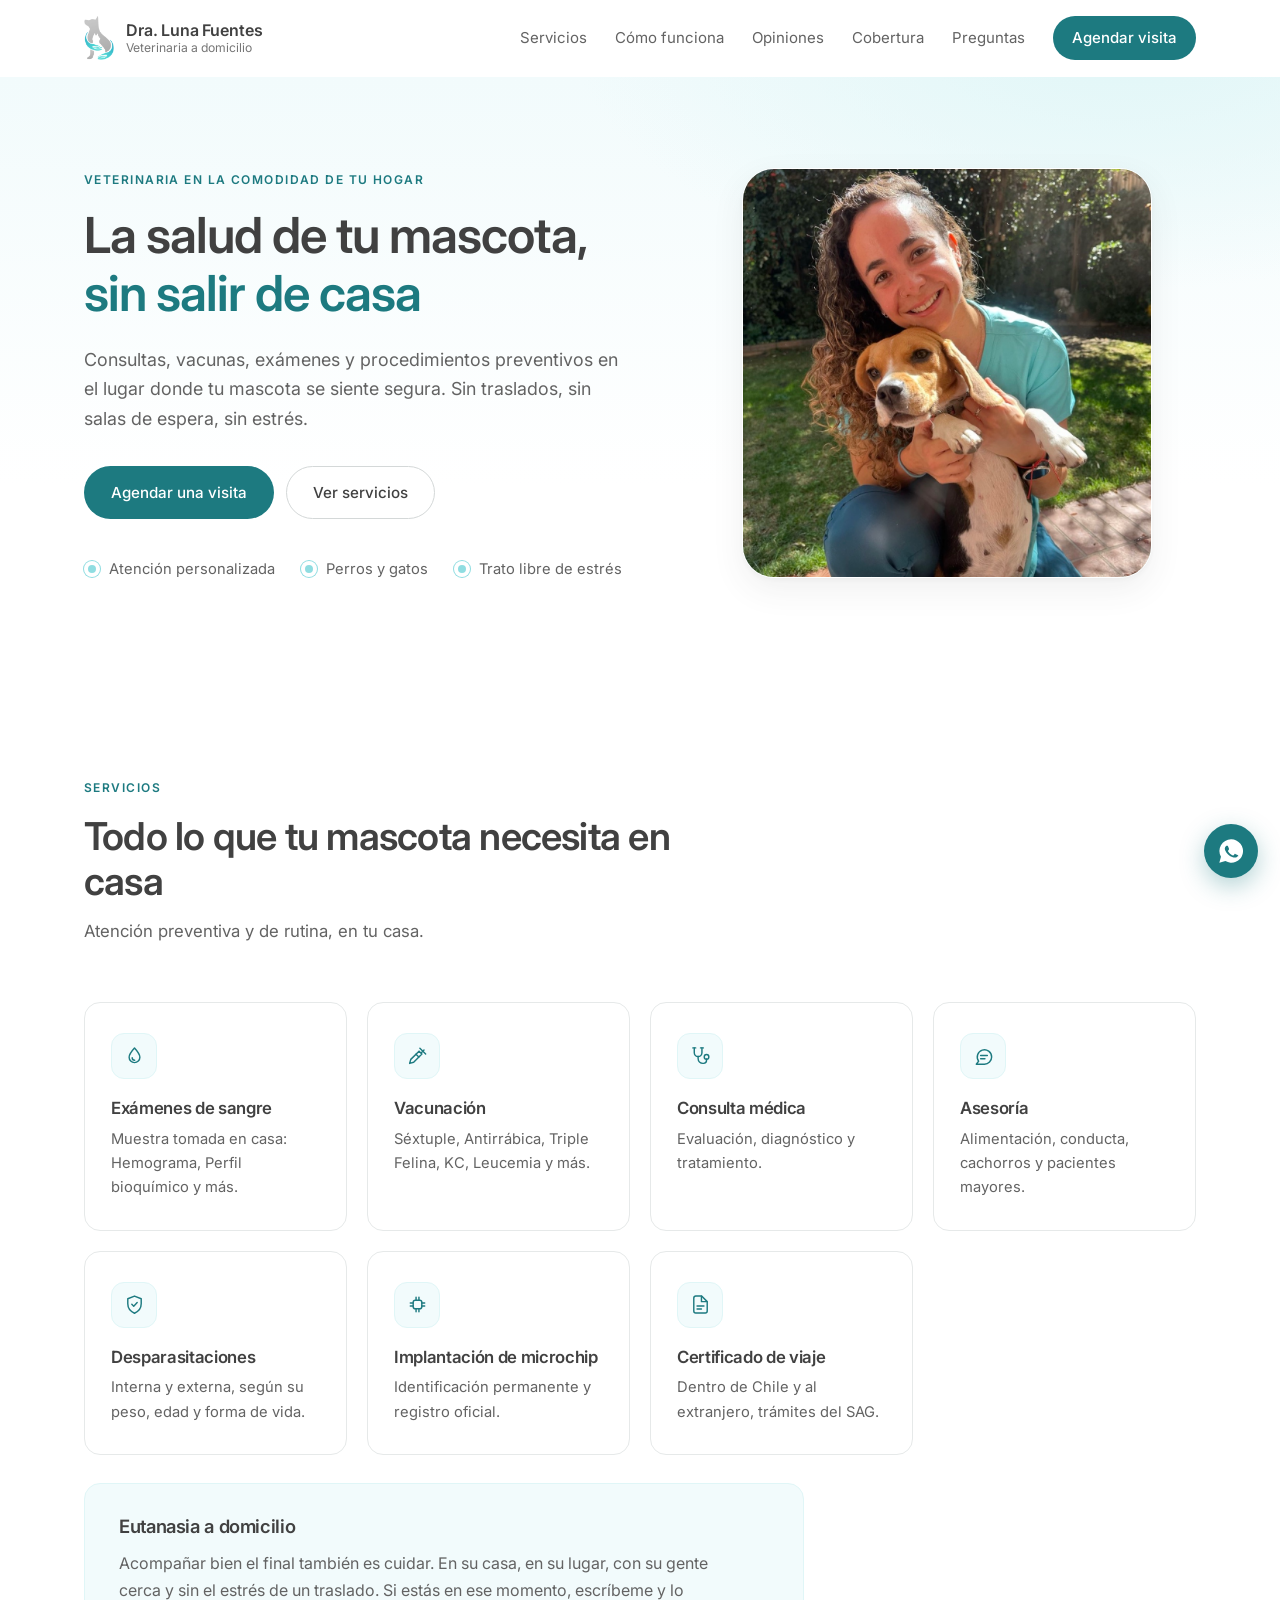
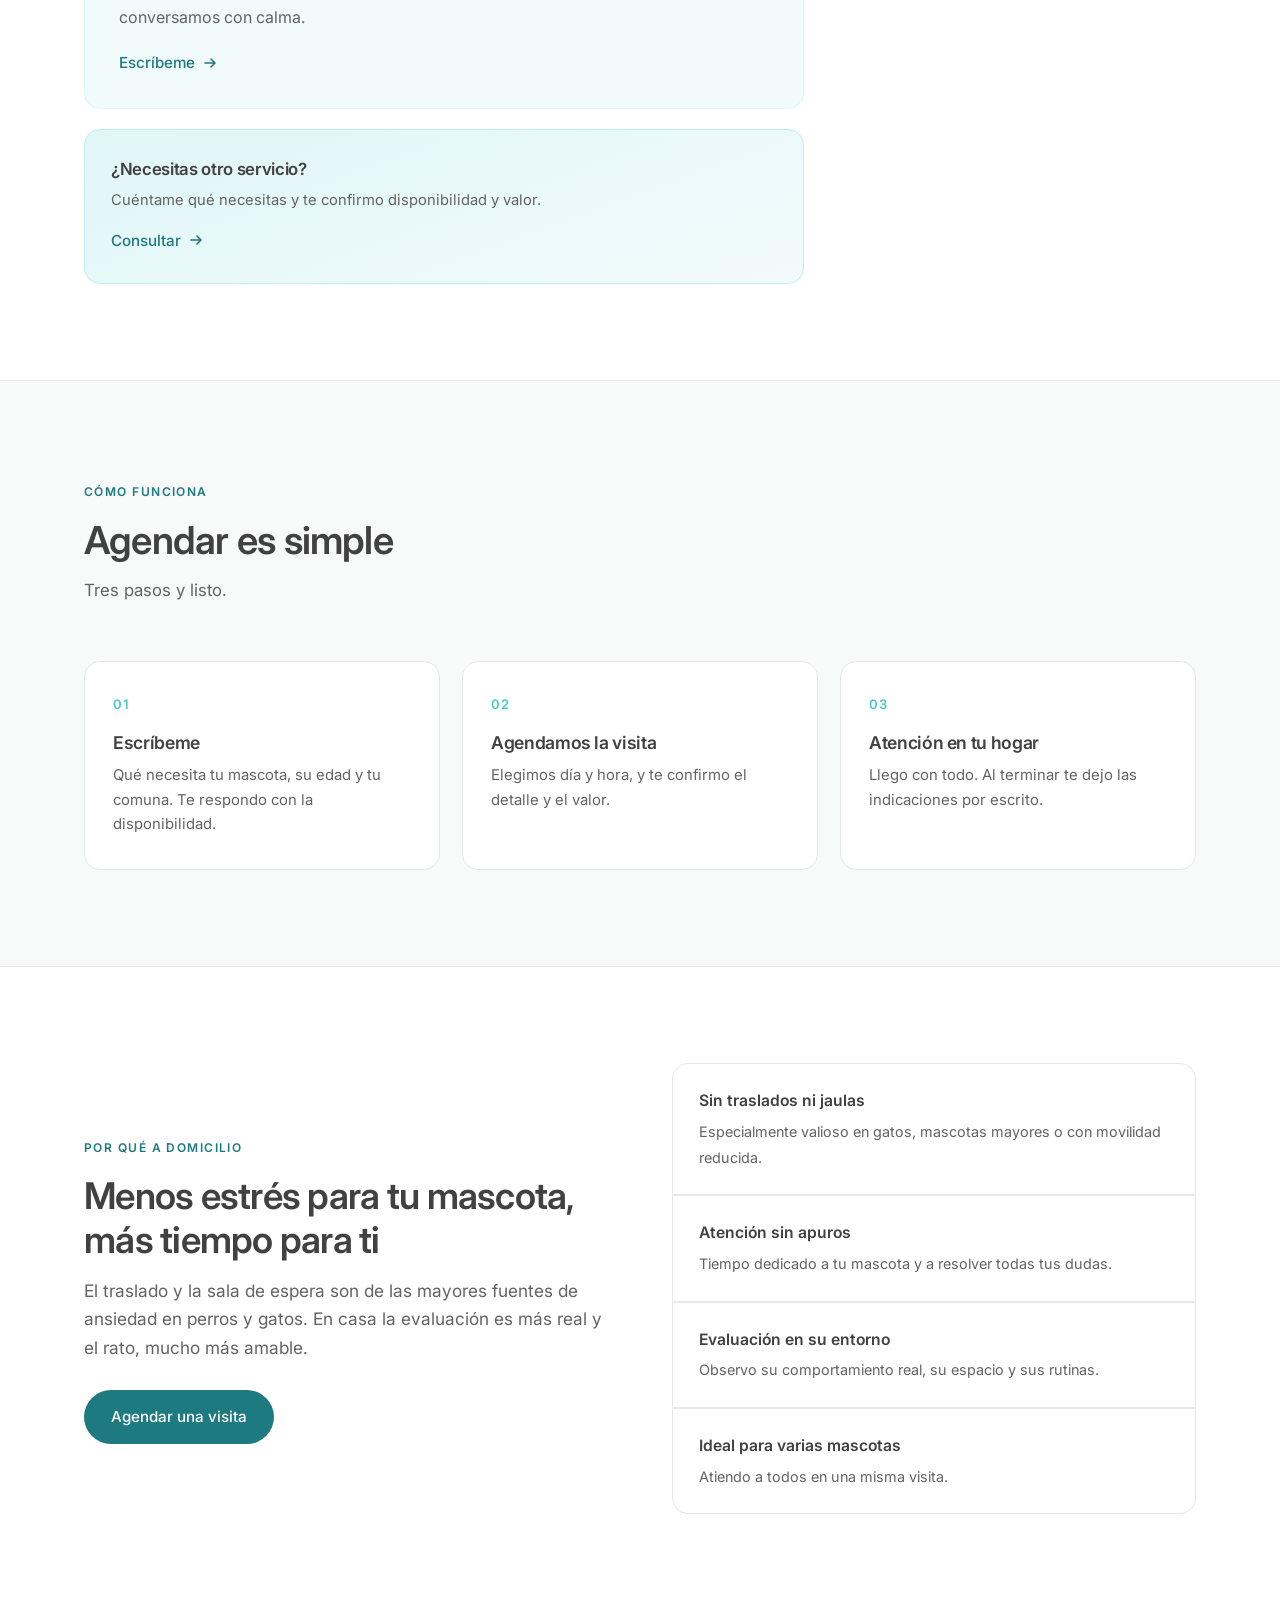
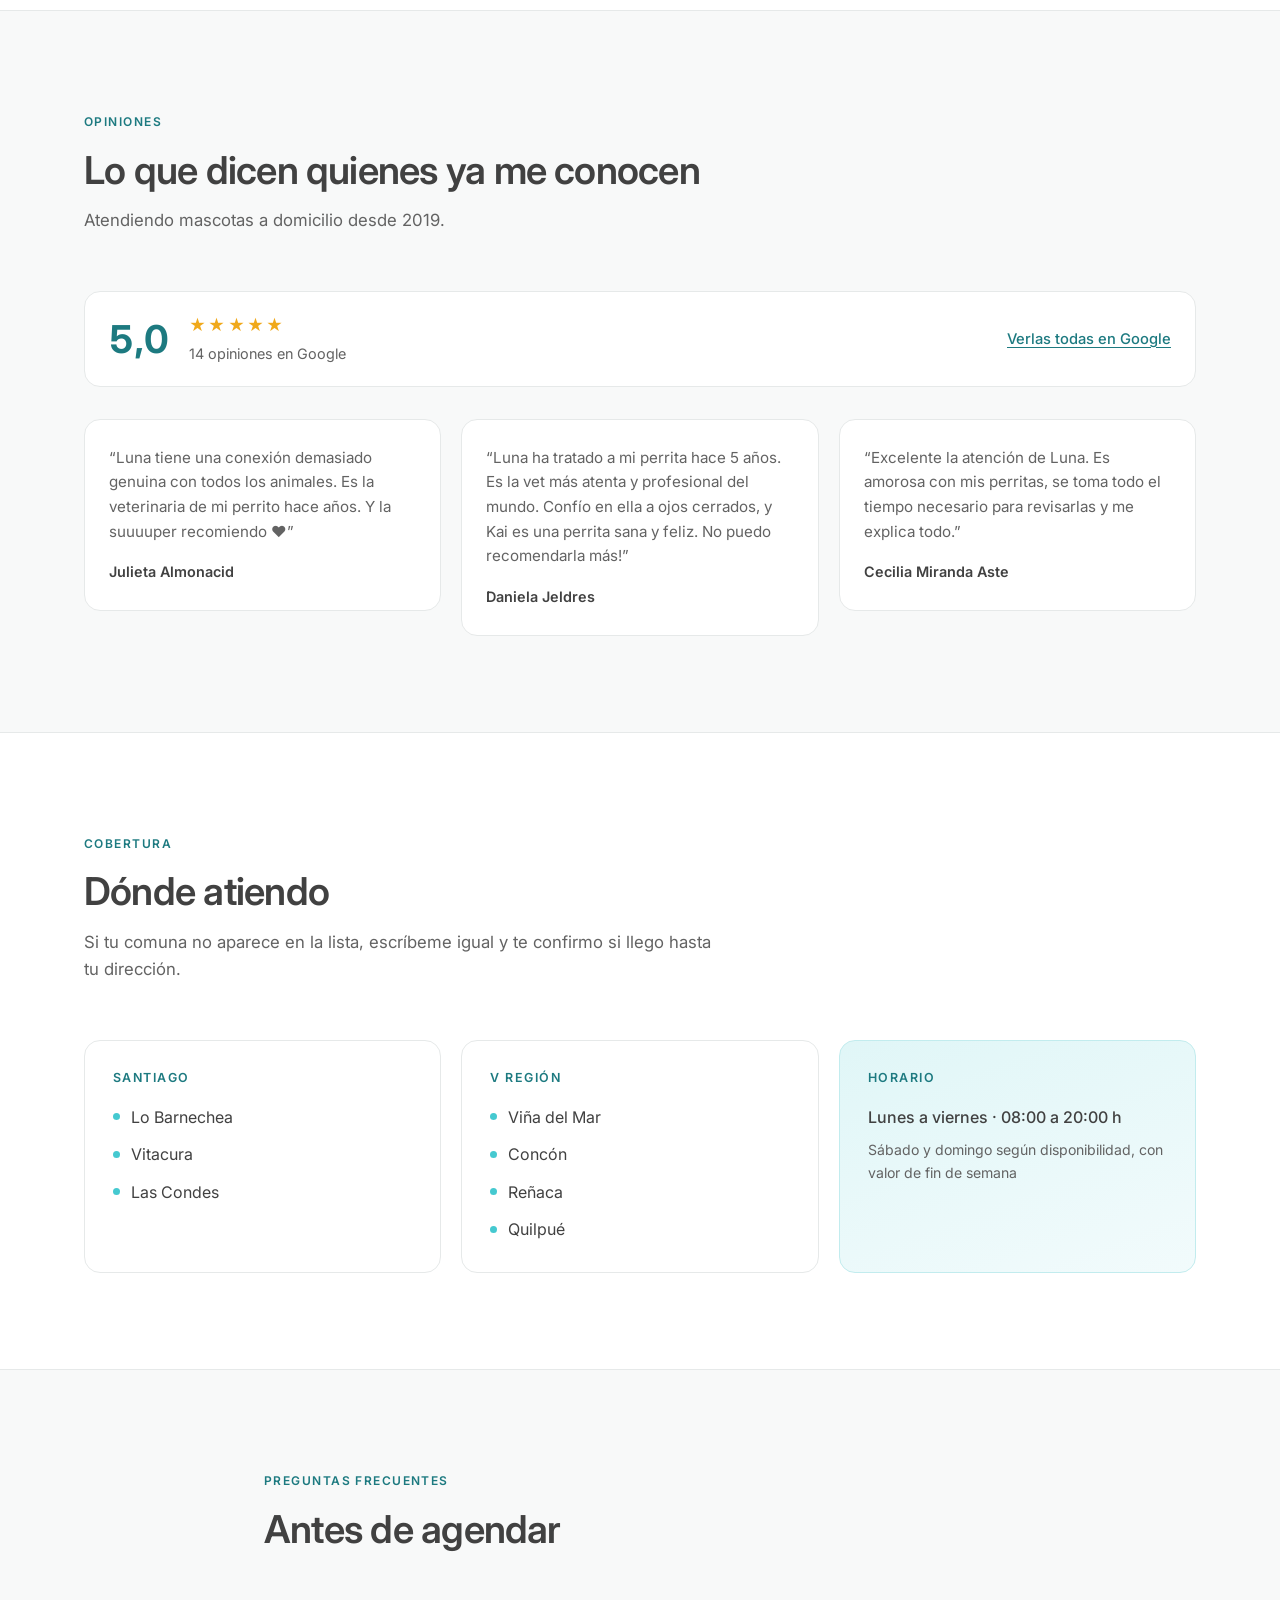
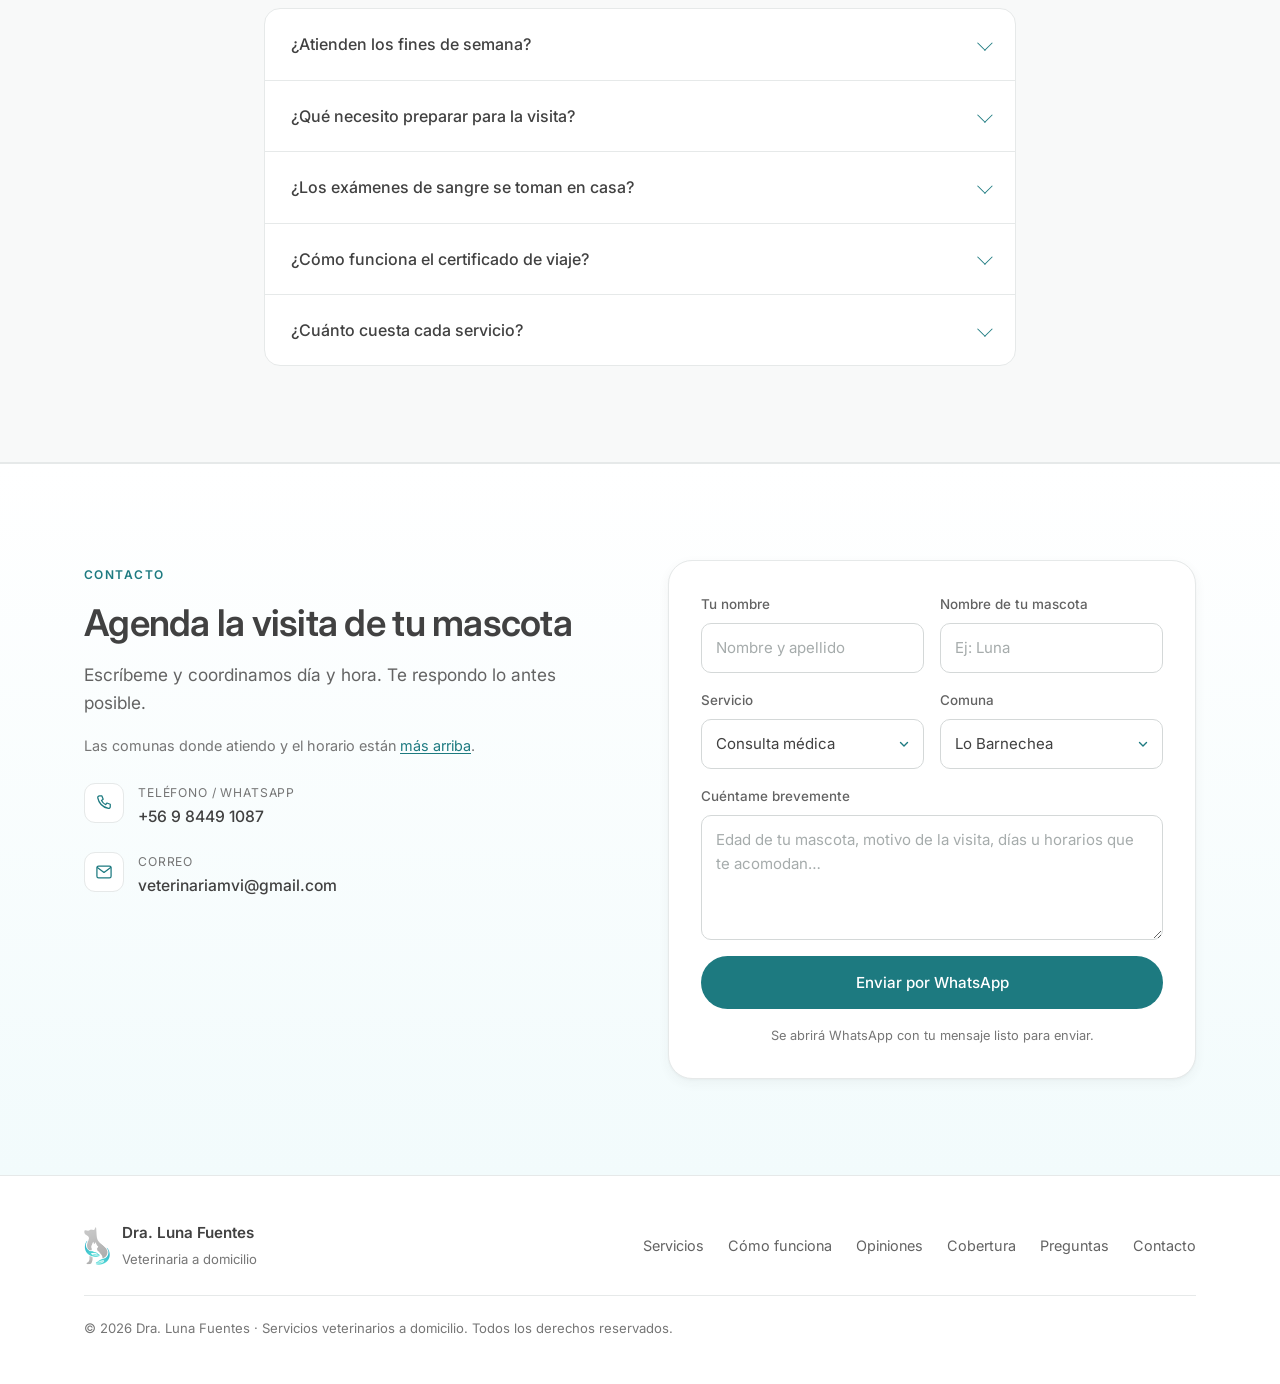
==== commit 7ff803b0: "Los tres puntos del hero, como estaban Luna prefiere los originales. El precio vuelve a vivir solo e" ====
--- a/index.html
+++ b/index.html
@@ -4,7 +4,7 @@
 <meta charset="UTF-8">
 <meta name="viewport" content="width=device-width, initial-scale=1">
 <title>Dra. Luna Fuentes — Veterinaria a domicilio en Santiago y V Región</title>
-<meta name="description" content="Veterinaria a domicilio. Consulta $40.000: llego a tu casa, reviso a tu mascota y te dejo las indicaciones por escrito. Viña del Mar, Reñaca, Concón, Quilpué y el sector oriente de Santiago.">
+<meta name="description" content="Veterinaria a domicilio. Consulta $40.000, incluye los medicamentos inyectables de la visita: llego a tu casa, reviso a tu mascota y te dejo las indicaciones por escrito. Viña del Mar, Reñaca, Concón, Quilpué y el sector oriente de Santiago.">
 <link rel="icon" href="assets/favicon.png" type="image/png">
 <meta property="og:title" content="Dra. Luna Fuentes — Veterinaria a domicilio">
 <meta property="og:description" content="Atención veterinaria en tu hogar, en Santiago y la V Región. Sin traslados, sin salas de espera.">
@@ -59,9 +59,9 @@
         <a class="btn btn--ghost" href="#servicios">Ver servicios</a>
       </div>
       <ul class="hero__points">
-        <li>Consulta a domicilio $40.000</li>
+        <li>Atención personalizada</li>
         <li>Perros y gatos</li>
-        <li>Santiago y V Región</li>
+        <li>Trato libre de estrés</li>
       </ul>
     </div>
 
@@ -362,9 +362,11 @@
       <details class="reveal">
         <summary>¿Cuánto cuesta cada servicio?</summary>
         <p>La consulta a domicilio son <strong>$40.000</strong> dentro de las comunas donde atiendo,
-          sin cobro de traslado aparte. Vacunas, exámenes y procedimientos se cotizan por separado y
-          te los aviso antes de agendar, nunca después. La atención de sábado y domingo tiene un valor
-          distinto.</p>
+          sin cobro de traslado aparte, e <strong>incluye los medicamentos inyectables</strong> que tu
+          mascota necesite durante la visita: antibióticos, antiinflamatorios, analgésicos. No importa
+          cuántos sean ni cuánto pese tu mascota, el valor no cambia.</p>
+        <p>Vacunas, exámenes y procedimientos se cotizan por separado y te los aviso antes de agendar,
+          nunca después. La atención de sábado y domingo tiene un valor distinto.</p>
       </details>
     </div>
   </div>
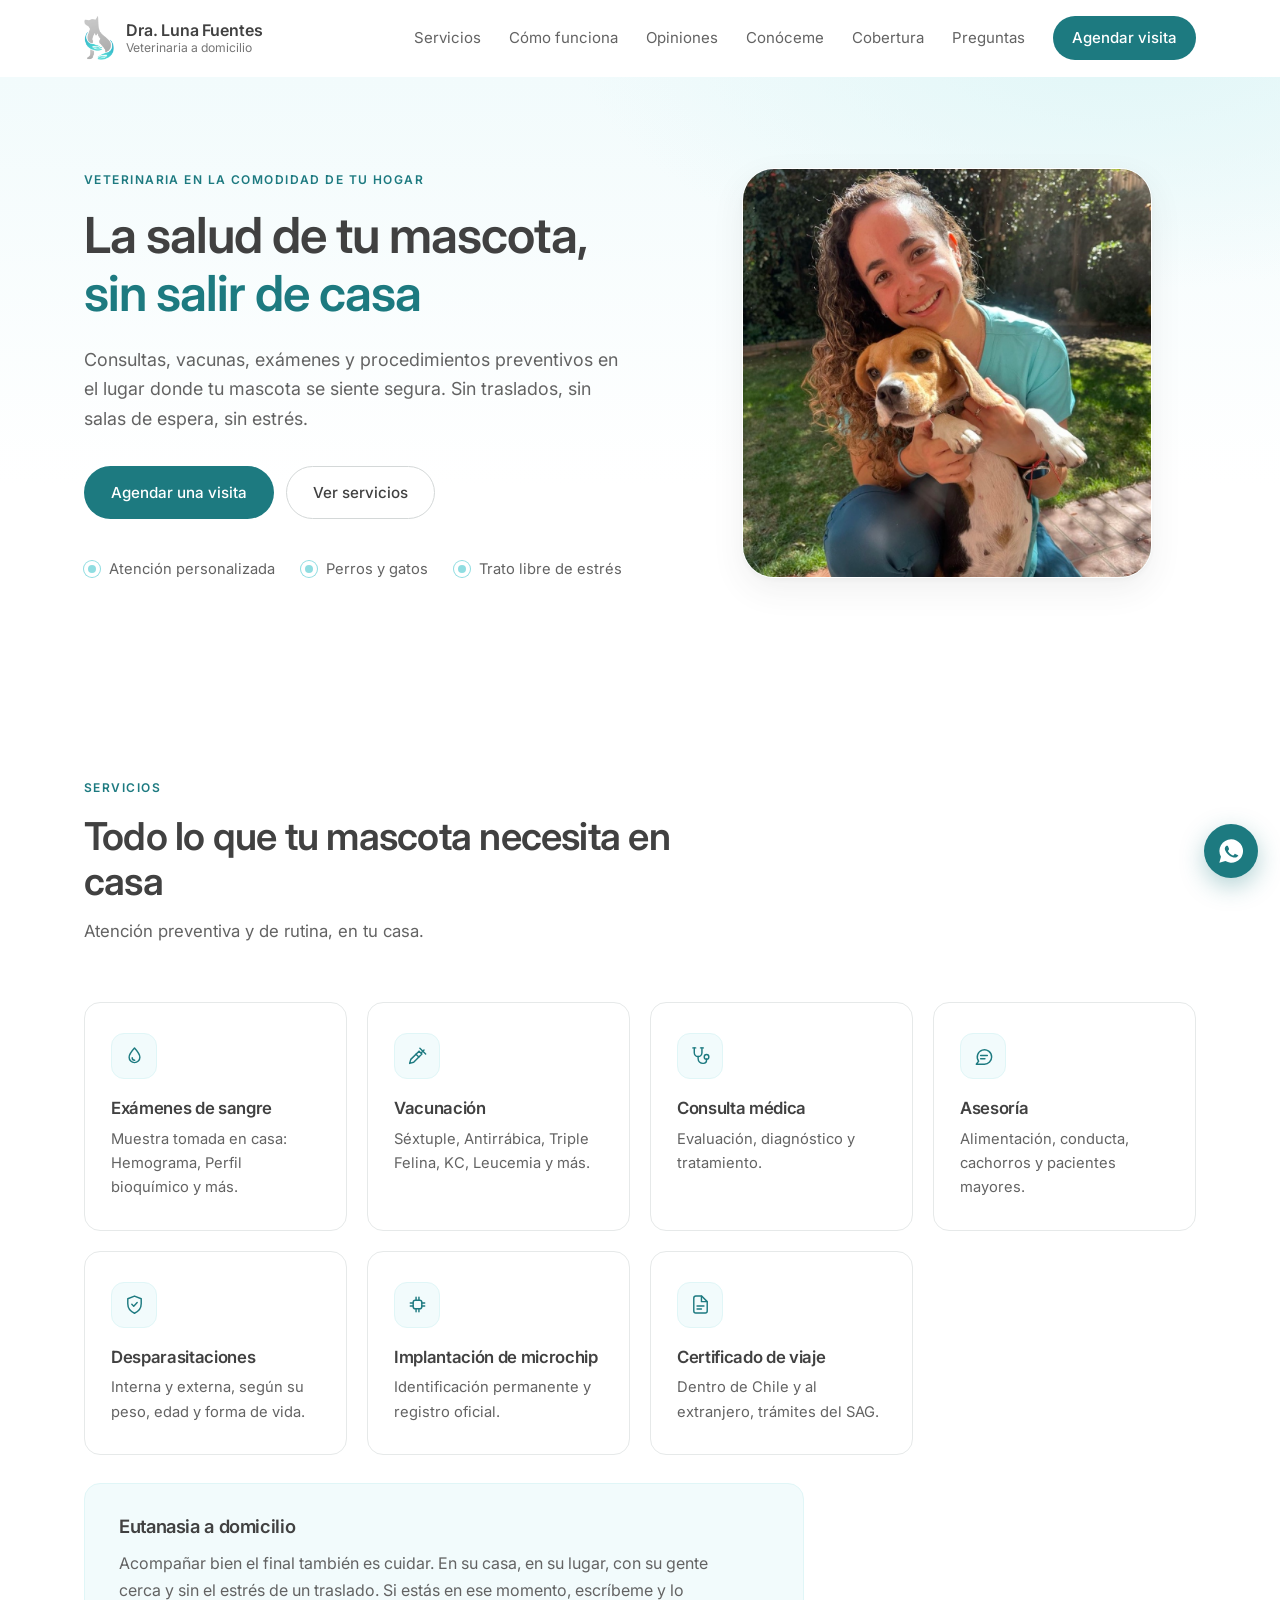
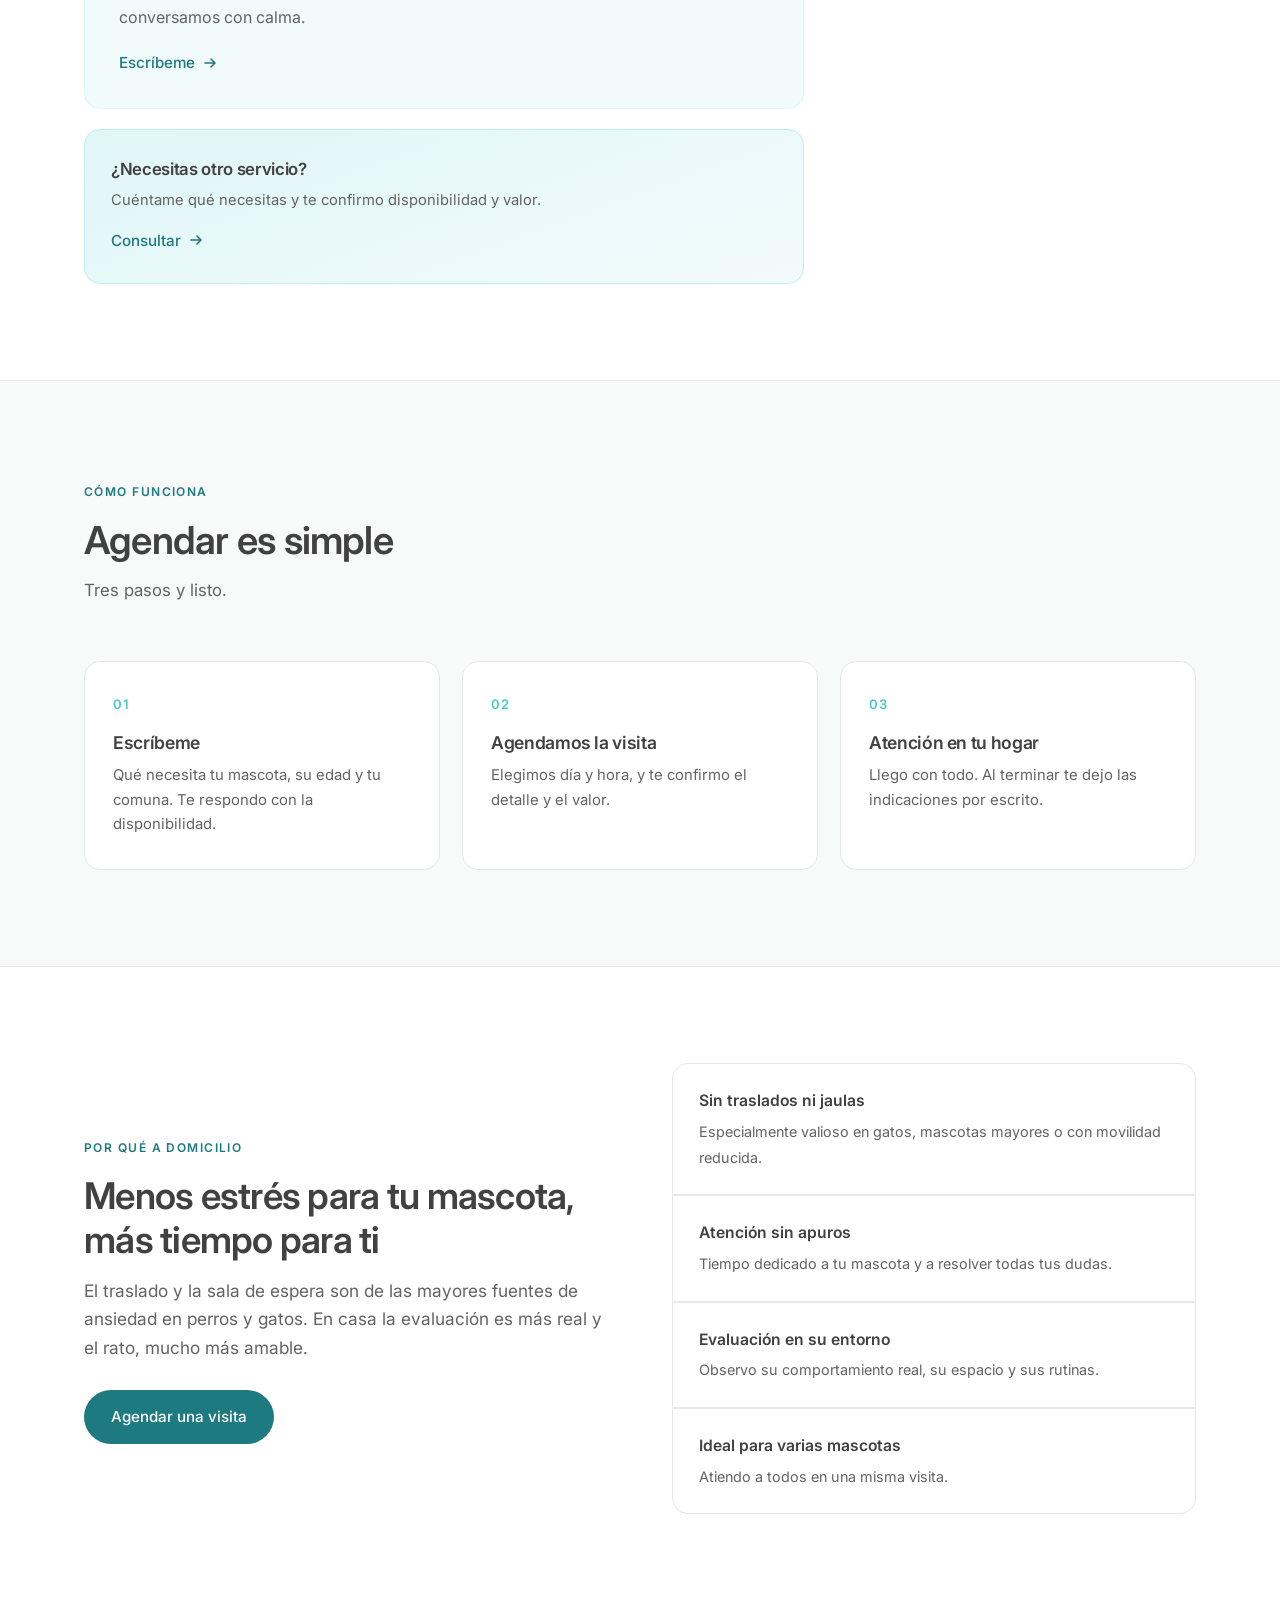
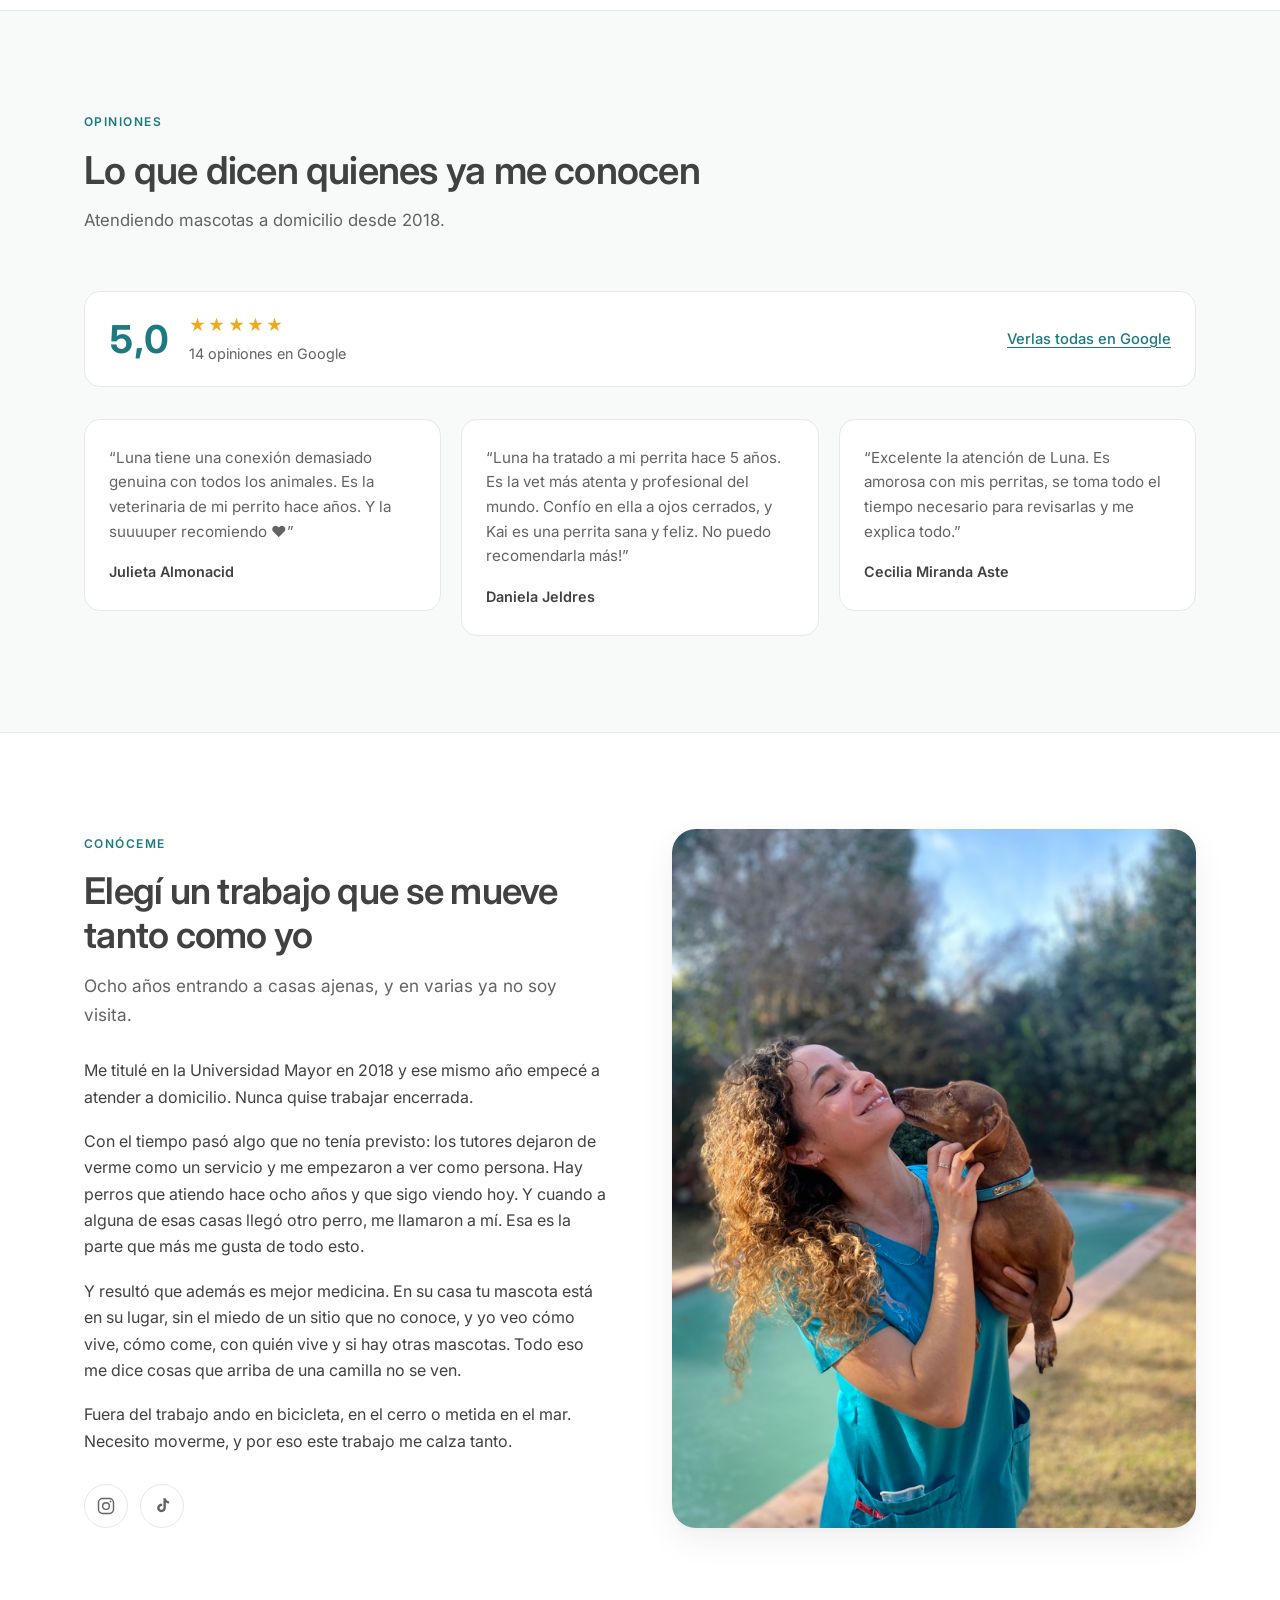
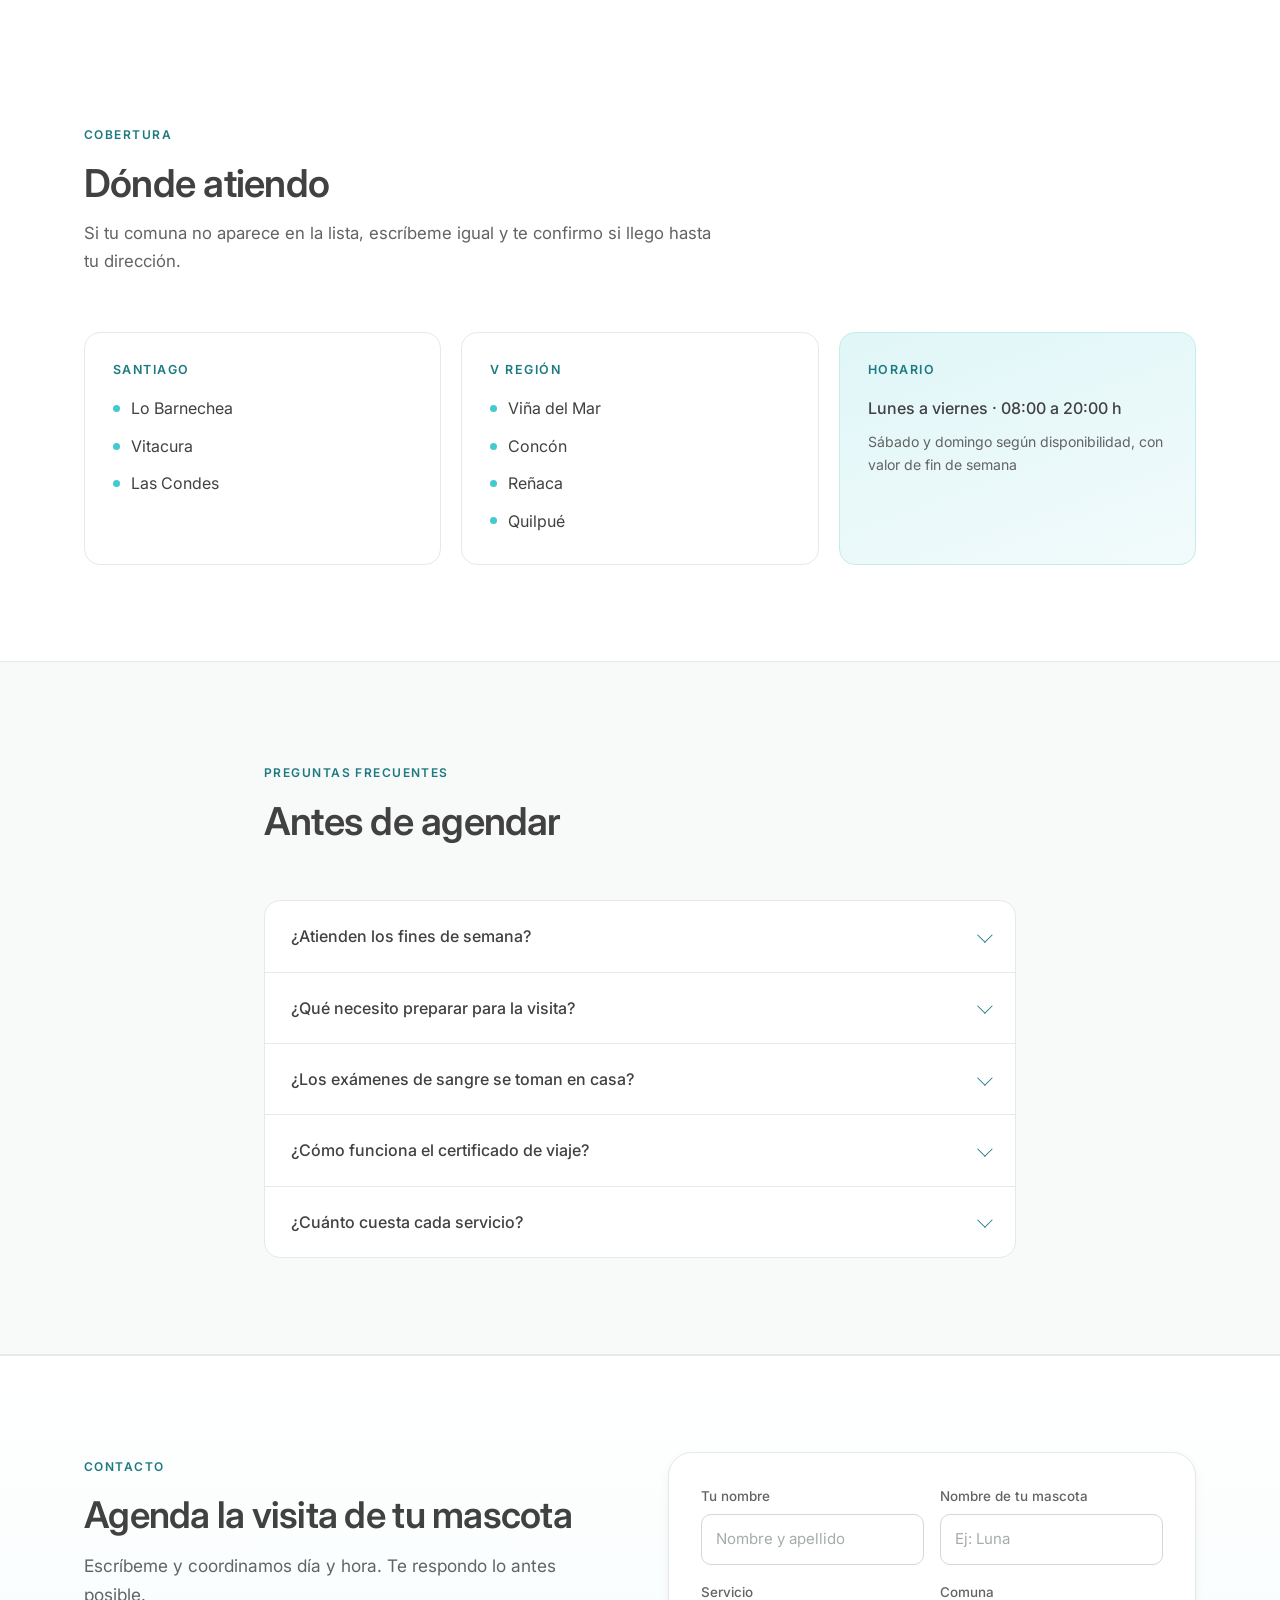
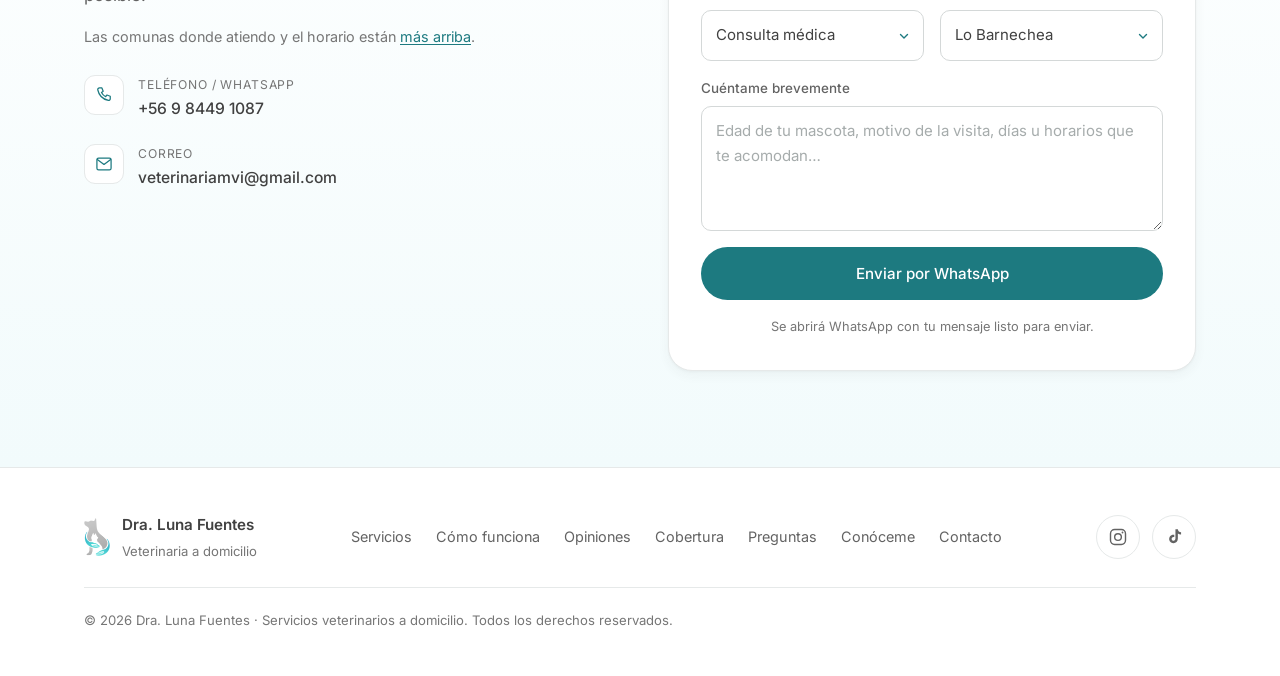
==== commit 5a9df313: "Conóceme: la marca es una persona y la página no la presentaba El nav iba Servicios, Cómo funciona, " ====
--- a/index.html
+++ b/index.html
@@ -4,7 +4,7 @@
 <meta charset="UTF-8">
 <meta name="viewport" content="width=device-width, initial-scale=1">
 <title>Dra. Luna Fuentes — Veterinaria a domicilio en Santiago y V Región</title>
-<meta name="description" content="Veterinaria a domicilio. Consulta $40.000, incluye los medicamentos inyectables de la visita: llego a tu casa, reviso a tu mascota y te dejo las indicaciones por escrito. Viña del Mar, Reñaca, Concón, Quilpué y el sector oriente de Santiago.">
+<meta name="description" content="Veterinaria a domicilio. Consulta $39.000, incluye los inyectables del tratamiento. Vacunas y varias mascotas en la misma casa se cotizan antes. Viña del Mar, Reñaca, Concón, Quilpué y el sector oriente de Santiago.">
 <link rel="icon" href="assets/favicon.png" type="image/png">
 <meta property="og:title" content="Dra. Luna Fuentes — Veterinaria a domicilio">
 <meta property="og:description" content="Atención veterinaria en tu hogar, en Santiago y la V Región. Sin traslados, sin salas de espera.">
@@ -13,6 +13,15 @@
 <link rel="preconnect" href="https://fonts.gstatic.com" crossorigin>
 <link href="https://fonts.googleapis.com/css2?family=Inter:wght@400;500;600;700&display=swap" rel="stylesheet">
 <link rel="stylesheet" href="styles.css?v=2">
+
+<!-- Etiqueta de Google (Google Ads) -->
+<script async src="https://www.googletagmanager.com/gtag/js?id=AW-10880362465"></script>
+<script>
+  window.dataLayer = window.dataLayer || [];
+  function gtag(){ dataLayer.push(arguments); }
+  gtag('js', new Date());
+  gtag('config', 'AW-10880362465');
+</script>
 </head>
 <body>
 
@@ -31,6 +40,7 @@
       <a href="#servicios">Servicios</a>
       <a href="#como-funciona">Cómo funciona</a>
       <a href="#opiniones">Opiniones</a>
+      <a href="#conoceme">Conóceme</a>
       <a href="#cobertura">Cobertura</a>
       <a href="#preguntas">Preguntas</a>
       <a class="btn btn--sm btn--primary nav__cta" data-wa-cta href="#contacto">Agendar visita</a>
@@ -265,7 +275,7 @@
     <div class="section__head reveal">
       <span class="eyebrow">Opiniones</span>
       <h2>Lo que dicen quienes ya me conocen</h2>
-      <p>Atendiendo mascotas a domicilio desde 2019.</p>
+      <p>Atendiendo mascotas a domicilio desde 2018.</p>
     </div>
 
     <div class="rating reveal">
@@ -290,6 +300,48 @@
         <blockquote>Excelente la atención de Luna. Es amorosa con mis perritas, se toma todo el tiempo necesario para revisarlas y me explica todo.</blockquote>
         <figcaption>Cecilia Miranda Aste</figcaption>
       </figure>
+    </div>
+  </div>
+</section>
+
+<!-- ============ CONÓCEME ============ -->
+<!-- La marca es una persona y la página nunca la presentaba. Además es donde
+     viven los enlaces a redes: al final de una sección, nunca en el encabezado.
+     Arriba serían una salida justo antes de que la persona escriba. -->
+<section class="section" id="conoceme">
+  <div class="container split">
+    <div class="split__copy reveal">
+      <span class="eyebrow">Conóceme</span>
+      <h2>Elegí un trabajo que se mueve tanto como yo</h2>
+      <p class="lead">Ocho años entrando a casas ajenas, y en varias ya no soy visita.</p>
+      <p>
+        Me titulé en la Universidad Mayor en 2018 y ese mismo año empecé a atender a
+        domicilio. Nunca quise trabajar encerrada.
+      </p>
+      <p>
+        Con el tiempo pasó algo que no tenía previsto: los tutores dejaron de verme como
+        un servicio y me empezaron a ver como persona. Hay perros que atiendo hace ocho años
+        y que sigo viendo hoy. Y cuando a alguna de esas casas llegó otro perro, me llamaron
+        a mí. Esa es la parte que más me gusta de todo esto.
+      </p>
+      <p>
+        Y resultó que además es mejor medicina. En su casa tu mascota está en su lugar, sin
+        el miedo de un sitio que no conoce, y yo veo cómo vive, cómo come, con quién vive y
+        si hay otras mascotas. Todo eso me dice cosas que arriba de una camilla no se ven.
+      </p>
+      <p>
+        Fuera del trabajo ando en bicicleta, en el cerro o metida en el mar. Necesito
+        moverme, y por eso este trabajo me calza tanto.
+      </p>
+      <ul class="social" aria-label="Mis redes">
+        <li><a href="https://www.instagram.com/dralunafuentes" target="_blank" rel="noopener" aria-label="Instagram"><svg viewBox="0 0 24 24" fill="none" stroke="currentColor" stroke-width="1.7" stroke-linecap="round" stroke-linejoin="round" aria-hidden="true"><rect x="3" y="3" width="18" height="18" rx="5"/><circle cx="12" cy="12" r="4"/><circle cx="17.4" cy="6.6" r="1.1" fill="currentColor" stroke="none"/></svg></a></li>
+        <li><a href="https://www.tiktok.com/@dra.lunafuentes_vet" target="_blank" rel="noopener" aria-label="TikTok"><svg viewBox="0 0 24 24" fill="currentColor" aria-hidden="true"><path d="M16.6 2.6c.35 2.2 1.7 3.62 3.9 3.8v2.5c-1.35.1-2.6-.3-3.86-1.06v6.03c0 4.72-4.5 7.05-8.2 4.7-2.45-1.55-2.97-4.9-1.35-7.15 1.25-1.7 3.3-2.4 5.24-1.98v2.6c-.32-.1-.65-.14-.98-.13-1.42.03-2.42 1.28-2.2 2.7.2 1.13 1.24 1.94 2.38 1.83 1.3-.12 2.2-1.15 2.2-2.5V2.6h2.87z"/></svg></a></li>
+      </ul>
+    </div>
+
+    <div class="conoceme__foto reveal">
+      <img src="assets/luna-beso.jpg" width="675" height="900" loading="lazy"
+           alt="La Dra. Luna Fuentes riendo mientras un perro salchicha le lame la cara, en el patio de una casa">
     </div>
   </div>
 </section>
@@ -361,12 +413,15 @@
       </details>
       <details class="reveal">
         <summary>¿Cuánto cuesta cada servicio?</summary>
-        <p>La consulta a domicilio son <strong>$40.000</strong> dentro de las comunas donde atiendo,
-          sin cobro de traslado aparte, e <strong>incluye los medicamentos inyectables</strong> que tu
-          mascota necesite durante la visita: antibióticos, antiinflamatorios, analgésicos. No importa
-          cuántos sean ni cuánto pese tu mascota, el valor no cambia.</p>
-        <p>Vacunas, exámenes y procedimientos se cotizan por separado y te los aviso antes de agendar,
-          nunca después. La atención de sábado y domingo tiene un valor distinto.</p>
+        <p>La consulta a domicilio son <strong>$39.000</strong> dentro de las comunas donde atiendo,
+          sin cobro de traslado aparte. Incluye <strong>los inyectables del tratamiento</strong>: si
+          ese día tu mascota necesita un antibiótico, un antiinflamatorio o un analgésico, va dentro
+          del valor, sin importar cuántos sean ni cuánto pese.</p>
+        <p><strong>Las vacunas no entran ahí.</strong> Son un servicio aparte, igual que los exámenes
+          de sangre, la desparasitación y el microchip. Todo eso se cotiza antes de agendar.</p>
+        <p><strong>Si son dos o más mascotas en la misma casa, escríbeme.</strong> Es un solo viaje
+          para todas y el valor se conversa. Igual si necesitas vacunar a varios: cuéntame cuántos son
+          y de qué edad, y te paso el total para que decidas.</p>
       </details>
     </div>
   </div>
@@ -462,8 +517,13 @@
       <a href="#opiniones">Opiniones</a>
       <a href="#cobertura">Cobertura</a>
       <a href="#preguntas">Preguntas</a>
+      <a href="#conoceme">Conóceme</a>
       <a href="#contacto">Contacto</a>
     </nav>
+    <ul class="social social--pie" aria-label="Mis redes">
+      <li><a href="https://www.instagram.com/dralunafuentes" target="_blank" rel="noopener" aria-label="Instagram"><svg viewBox="0 0 24 24" fill="none" stroke="currentColor" stroke-width="1.7" stroke-linecap="round" stroke-linejoin="round" aria-hidden="true"><rect x="3" y="3" width="18" height="18" rx="5"/><circle cx="12" cy="12" r="4"/><circle cx="17.4" cy="6.6" r="1.1" fill="currentColor" stroke="none"/></svg></a></li>
+      <li><a href="https://www.tiktok.com/@dra.lunafuentes_vet" target="_blank" rel="noopener" aria-label="TikTok"><svg viewBox="0 0 24 24" fill="currentColor" aria-hidden="true"><path d="M16.6 2.6c.35 2.2 1.7 3.62 3.9 3.8v2.5c-1.35.1-2.6-.3-3.86-1.06v6.03c0 4.72-4.5 7.05-8.2 4.7-2.45-1.55-2.97-4.9-1.35-7.15 1.25-1.7 3.3-2.4 5.24-1.98v2.6c-.32-.1-.65-.14-.98-.13-1.42.03-2.42 1.28-2.2 2.7.2 1.13 1.24 1.94 2.38 1.83 1.3-.12 2.2-1.15 2.2-2.5V2.6h2.87z"/></svg></a></li>
+    </ul>
     <p class="footer__legal">© <span id="year">2026</span> <span data-brand>Dra. Luna Fuentes</span> · Servicios veterinarios a domicilio. Todos los derechos reservados.</p>
   </div>
 </footer>
@@ -475,6 +535,6 @@
   </svg>
 </a>
 
-<script src="script.js?v=2"></script>
+<script src="script.js?v=3"></script>
 </body>
 </html>
--- a/styles.css
+++ b/styles.css
@@ -331,6 +331,33 @@
 /* ---------- Contacto ---------- */
 .contact{ background:linear-gradient(180deg, var(--white), var(--marca-50)); border-top:1px solid var(--line); }
 .split--contact{ align-items:start; gap:56px; }
+
+/* ---------- Conóceme ---------- */
+/* Los párrafos seguidos necesitan aire: el .lead ya trae su margen, los
+   demás no tenían ninguno y quedaban pegados. */
+.split__copy p + p{ margin-top:18px; }
+
+.conoceme__foto img{
+  width:100%; height:auto; display:block;
+  border-radius:var(--radius-lg);
+  box-shadow:var(--shadow);
+}
+
+/* Los enlaces a redes van acá y en el pie, nunca en el encabezado: arriba
+   serían una salida de la página justo antes de que la persona escriba. */
+.social{ display:flex; gap:12px; margin-top:30px; list-style:none; }
+.social a{
+  display:grid; place-items:center; width:44px; height:44px;
+  border-radius:50%; border:1px solid var(--line);
+  background:var(--white); color:var(--gray-700);
+  transition:color .2s var(--ease), border-color .2s var(--ease), transform .2s var(--ease);
+}
+.social a:hover,
+.social a:focus-visible{
+  color:var(--marca-700); border-color:var(--marca-300); transform:translateY(-2px);
+}
+.social svg{ width:20px; height:20px; }
+.social--pie{ margin-top:0; }
 .contact h2{ font-size:clamp(1.7rem,3vw,2.3rem); margin-bottom:16px; }
 .contact .lead{ margin-bottom:34px; }
 
